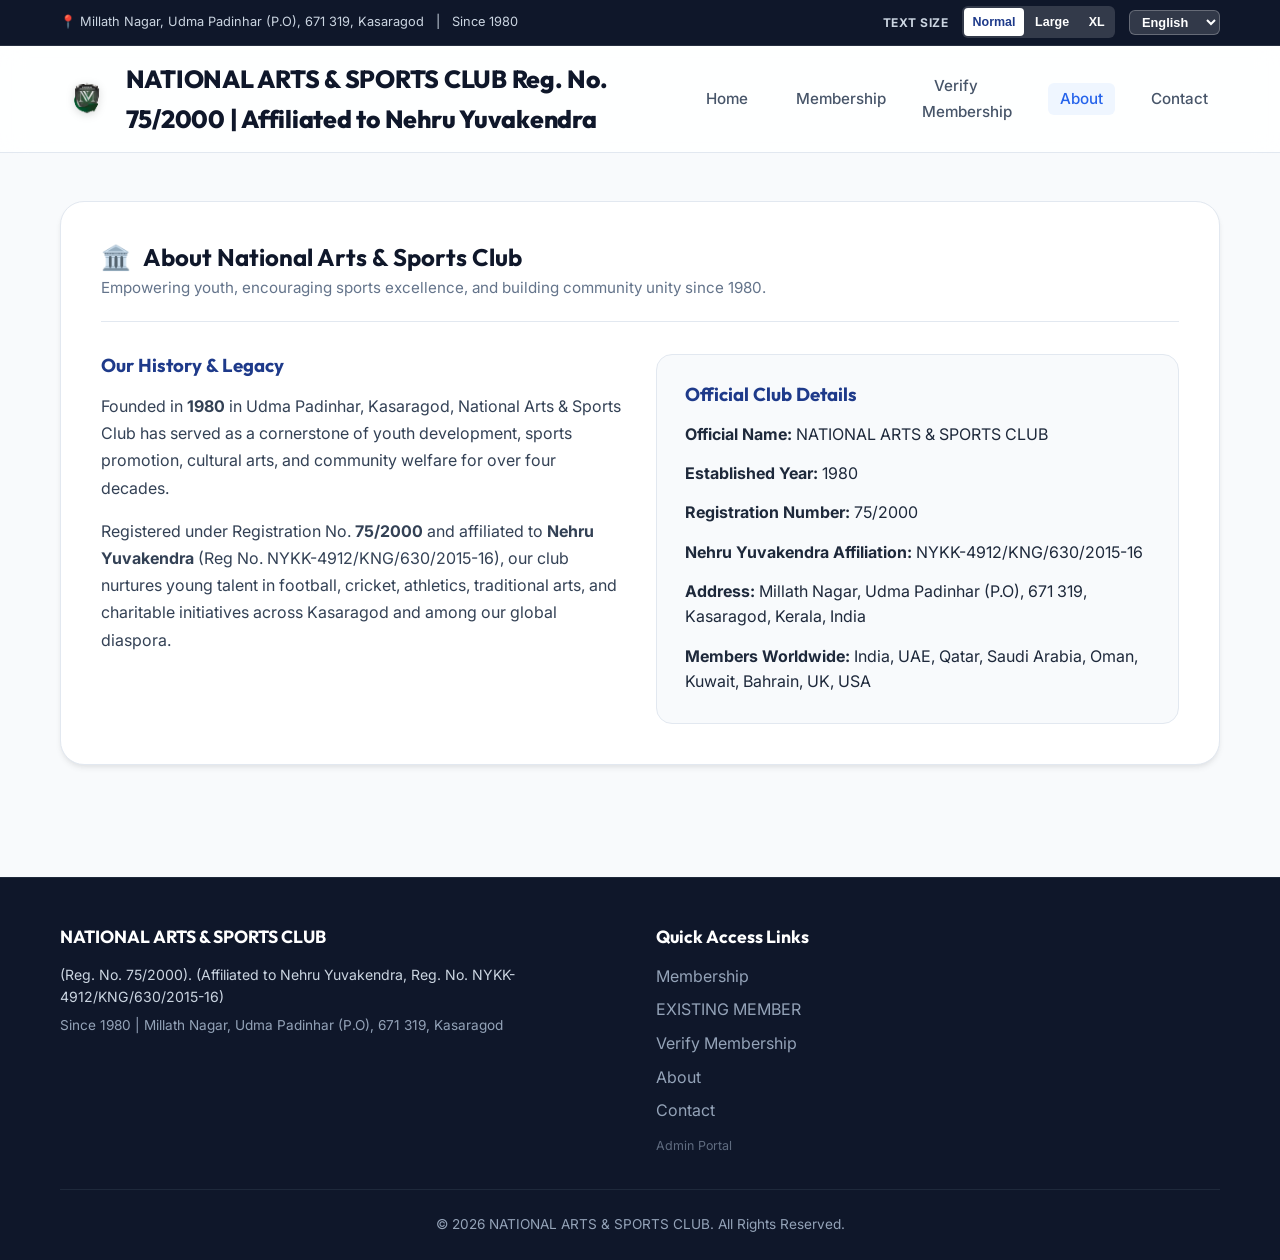
==== about.html @ 98a4e49f "Complete National Arts & Sports Club Web Application" ====
<!DOCTYPE html>
<html lang="en">
<head>
  <meta charset="UTF-8">
  <meta name="viewport" content="width=device-width, initial-scale=1.0">
  <title>About Us | NATIONAL ARTS & SPORTS CLUB</title>
  <meta name="description" content="Learn about National Arts & Sports Club (Reg. No. 75/2000), Affiliated to Nehru Yuvakendra, Since 1980 in Udma Padinhar, Kasaragod.">
  <link rel="icon" type="image/png" href="assets/club-logo.png">
  <link rel="stylesheet" href="css/style.css">
</head>
<body>

  <!-- Top Accessibility Bar -->
  <div class="top-bar">
    <div class="container top-bar-inner">
      <div class="top-bar-info">
        <span>📍 Millath Nagar, Udma Padinhar (P.O), 671 319, Kasaragod</span>
        <span>|</span>
        <span>Since 1980</span>
      </div>
      <div class="top-bar-controls">
        <div class="control-label" data-i18n="text_size">TEXT SIZE</div>
        <div class="btn-toggle-group">
          <button class="btn-toggle-opt btn-text-size active" data-size="normal">Normal</button>
          <button class="btn-toggle-opt btn-text-size" data-size="large">Large</button>
          <button class="btn-toggle-opt btn-text-size" data-size="extralarge">XL</button>
        </div>
        <select class="lang-select lang-select-sm" aria-label="Select Language">
          <option value="en">English</option>
          <option value="ml">മലയാളം</option>
          <option value="kn"><ctrl42>ಕನ್ನಡ</option>
        </select>
      </div>
    </div>
  </div>

  <!-- Navbar -->
  <header class="navbar">
    <div class="container nav-container">
      <a href="index.html" class="brand">
        <img src="assets/club-logo.png" class="brand-logo-img" alt="Official Logo" onerror="this.src='assets/club-logo.png'">
        <div class="brand-text-container">
          <span class="brand-title">NATIONAL ARTS & SPORTS CLUB</span>
          <span class="brand-meta">Reg. No. 75/2000 | Affiliated to Nehru Yuvakendra</span>
        </div>
      </a>
      <button class="mobile-toggle" id="mobileNavToggle" aria-label="Toggle navigation">☰</button>
      <ul class="nav-links" id="navLinks">
        <li><a href="index.html" class="nav-link" data-i18n="nav_home">Home</a></li>
        <li><a href="register.html" class="nav-link" data-i18n="nav_membership">Membership</a></li>
        <li><a href="verify.html" class="nav-link" data-i18n="nav_verify">Verify Membership</a></li>
        <li><a href="about.html" class="nav-link active" data-i18n="nav_about">About</a></li>
        <li><a href="contact.html" class="nav-link" data-i18n="nav_contact">Contact</a></li>
      </ul>
    </div>
  </header>

  <!-- Content -->
  <main class="container" style="padding-top: 3rem; padding-bottom: 5rem;">
    <div class="card-box" style="margin-bottom: 2rem;">
      <div class="card-box-header">
        <h1 class="card-box-title">
          <span>🏛️</span> About National Arts & Sports Club
        </h1>
        <p class="card-box-subtitle">Empowering youth, encouraging sports excellence, and building community unity since 1980.</p>
      </div>

      <div style="display: grid; grid-template-columns: repeat(auto-fit, minmax(300px, 1fr)); gap: 2rem; margin-top: 2rem;">
        <div>
          <h3 style="color: var(--primary-900); margin-bottom: 1rem;">Our History & Legacy</h3>
          <p style="color: var(--slate-700); margin-bottom: 1rem; line-height: 1.7;">
            Founded in <strong>1980</strong> in Udma Padinhar, Kasaragod, National Arts & Sports Club has served as a cornerstone of youth development, sports promotion, cultural arts, and community welfare for over four decades.
          </p>
          <p style="color: var(--slate-700); line-height: 1.7;">
            Registered under Registration No. <strong>75/2000</strong> and affiliated to <strong>Nehru Yuvakendra</strong> (Reg No. NYKK-4912/KNG/630/2015-16), our club nurtures young talent in football, cricket, athletics, traditional arts, and charitable initiatives across Kasaragod and among our global diaspora.
          </p>
        </div>

        <div style="background-color: var(--slate-50); padding: 1.75rem; border-radius: var(--radius-lg); border: 1px solid var(--border-color);">
          <h3 style="color: var(--primary-900); margin-bottom: 1rem;">Official Club Details</h3>
          <ul style="list-style: none; display: flex; flex-direction: column; gap: 0.85rem;">
            <li><strong>Official Name:</strong> NATIONAL ARTS & SPORTS CLUB</li>
            <li><strong>Established Year:</strong> 1980</li>
            <li><strong>Registration Number:</strong> 75/2000</li>
            <li><strong>Nehru Yuvakendra Affiliation:</strong> NYKK-4912/KNG/630/2015-16</li>
            <li><strong>Address:</strong> Millath Nagar, Udma Padinhar (P.O), 671 319, Kasaragod, Kerala, India</li>
            <li><strong>Members Worldwide:</strong> India, UAE, Qatar, Saudi Arabia, Oman, Kuwait, Bahrain, UK, USA</li>
          </ul>
        </div>
      </div>
    </div>
  </main>

  <!-- Footer -->
  <footer class="footer">
    <div class="container">
      <div class="footer-content">
        <div>
          <h4 class="footer-title">NATIONAL ARTS & SPORTS CLUB</h4>
          <p style="font-size: 0.88rem; color: var(--slate-300);" data-i18n="org_tagline_text">Reg. No. 75/2000 | Affiliated to Nehru Yuvakendra (Reg. No. NYKK-4912/KNG/630/2015-16)</p>
          <p style="font-size: 0.85rem; color: var(--slate-400); margin-top: 0.4rem;">Since 1980 | <span data-i18n="org_address_text">Millath Nagar, Udma Padinhar (P.O), 671 319, Kasaragod</span></p>
        </div>

        <div>
          <h4 class="footer-title" data-i18n="quick_access_title">Quick Access Links</h4>
          <ul class="footer-links">
            <li><a href="register.html" data-i18n="nav_membership">Become a Member</a></li>
            <li><a href="renewal.html" data-i18n="card_existing_title">Existing Member Renewal</a></li>
            <li><a href="verify.html" data-i18n="nav_verify">Verify Membership</a></li>
            <li><a href="about.html" data-i18n="nav_about">About Us</a></li>
            <li><a href="contact.html" data-i18n="nav_contact">Contact Us</a></li>
            <li><a href="admin.html" style="font-size: 0.78rem; opacity: 0.6;">Admin Portal</a></li>
          </ul>
        </div>
      </div>

      <div class="footer-bottom">
        <p>&copy; <span class="current-year">2026</span> NATIONAL ARTS & SPORTS CLUB. All Rights Reserved.</p>
      </div>
    </div>
  </footer>

  <!-- Scripts -->
  <script src="js/config.js"></script>
  <script src="js/main.js"></script>
</body>
</html>
---- css/style.css ----
/* ==========================================================================
   GLOBAL MEMBERSHIP APPLICATION STYLESHEET
   Design System: Modern, Premium, Mobile-First, Accessible
   ========================================================================== */

@import url('https://fonts.googleapis.com/css2?family=Inter:wght@300;400;500;600;700&family=Outfit:wght@400;500;600;700;800&family=Libre+Barcode+39+Text&display=swap');

:root {
  /* Brand Palette */
  --primary-50: #eff6ff;
  --primary-100: #dbeafe;
  --primary-200: #bfdbfe;
  --primary-500: #3b82f6;
  --primary-600: #2563eb;
  --primary-700: #1d4ed8;
  --primary-800: #1e40af;
  --primary-900: #1e3a8a;

  /* Accent & Status */
  --accent-gold-light: #fef3c7;
  --accent-gold: #f59e0b;
  --accent-gold-dark: #b45309;

  --success-50: #f0fdf4;
  --success-500: #22c55e;
  --success-600: #16a34a;
  --success-700: #15803d;

  --warning-50: #fffbe6;
  --warning-500: #eab308;
  --warning-600: #ca8a04;

  --danger-50: #fef2f2;
  --danger-500: #ef4444;
  --danger-600: #dc2626;

  /* Neutrals */
  --slate-50: #f8fafc;
  --slate-100: #f1f5f9;
  --slate-200: #e2e8f0;
  --slate-300: #cbd5e1;
  --slate-400: #94a3b8;
  --slate-500: #64748b;
  --slate-600: #475569;
  --slate-700: #334155;
  --slate-800: #1e293b;
  --slate-900: #0f172a;

  /* Elevate & Surfaces */
  --bg-main: #f8fafc;
  --surface-card: #ffffff;
  --surface-glass: rgba(255, 255, 255, 0.85);
  --border-color: #e2e8f0;
  
  /* Shadows */
  --shadow-sm: 0 1px 2px 0 rgba(0, 0, 0, 0.05);
  --shadow-md: 0 4px 6px -1px rgba(0, 0, 0, 0.07), 0 2px 4px -1px rgba(0, 0, 0, 0.04);
  --shadow-lg: 0 10px 15px -3px rgba(0, 0, 0, 0.1), 0 4px 6px -2px rgba(0, 0, 0, 0.05);
  --shadow-xl: 0 20px 25px -5px rgba(0, 0, 0, 0.1), 0 10px 10px -5px rgba(0, 0, 0, 0.04);

  /* Radius */
  --radius-sm: 6px;
  --radius-md: 10px;
  --radius-lg: 16px;
  --radius-xl: 24px;
  --radius-full: 9999px;

  /* Transitions */
  --transition-fast: 150ms cubic-bezier(0.4, 0, 0.2, 1);
  --transition-normal: 250ms cubic-bezier(0.4, 0, 0.2, 1);
}

/* Accessibility Text Size Modifiers */
[data-text-size="large"] {
  font-size: 18px;
}
[data-text-size="extralarge"] {
  font-size: 20px;
}

/* Accessible Focus States */
*:focus-visible {
  outline: 3px solid var(--primary-600) !important;
  outline-offset: 2px !important;
}

/* Dark Mode Overrides */
[data-theme="dark"] {
  --bg-main: #0b0f19;
  --surface-card: #151c2c;
  --surface-glass: rgba(21, 28, 44, 0.85);
  --border-color: #26334d;
  --slate-900: #f8fafc;
  --slate-800: #f1f5f9;
  --slate-700: #cbd5e1;
  --slate-600: #94a3b8;
  --slate-500: #64748b;
  --slate-100: #1e293b;
}

/* Top Accessibility & Language Bar */
.top-bar {
  background-color: var(--slate-900);
  color: #ffffff;
  padding: 0.4rem 0;
  font-size: 0.82rem;
  border-bottom: 1px solid rgba(255, 255, 255, 0.1);
}

.top-bar-inner {
  display: flex;
  justify-content: space-between;
  align-items: center;
  flex-wrap: wrap;
  gap: 0.5rem;
}

.top-bar-info {
  display: flex;
  align-items: center;
  gap: 0.75rem;
  color: var(--slate-300);
  font-size: 0.8rem;
}

.top-bar-controls {
  display: flex;
  align-items: center;
  gap: 0.85rem;
}

.control-label {
  font-size: 0.75rem;
  font-weight: 700;
  letter-spacing: 0.5px;
  color: var(--slate-300);
  text-transform: uppercase;
}

.btn-toggle-group {
  display: inline-flex;
  background: rgba(255, 255, 255, 0.15);
  padding: 2px;
  border-radius: var(--radius-sm);
  gap: 2px;
}

.btn-toggle-opt {
  background: transparent;
  border: none;
  color: #ffffff;
  padding: 0.2rem 0.55rem;
  font-size: 0.78rem;
  font-weight: 600;
  border-radius: 4px;
  cursor: pointer;
  min-height: 28px;
  transition: all var(--transition-fast);
}

.btn-toggle-opt.active, .btn-toggle-opt:hover {
  background: #ffffff;
  color: var(--primary-900);
}

.lang-select-sm {
  background: rgba(255, 255, 255, 0.15);
  color: #ffffff;
  border: 1px solid rgba(255, 255, 255, 0.25);
  border-radius: var(--radius-sm);
  padding: 0.2rem 0.5rem;
  font-size: 0.8rem;
  font-weight: 600;
  cursor: pointer;
}

.lang-select-sm option {
  background: var(--slate-900);
  color: #ffffff;
}

/* Reset & Base */
*, *::before, *::after {
  box-sizing: border-box;
  margin: 0;
  padding: 0;
}

body {
  font-family: 'Inter', system-ui, -apple-system, sans-serif;
  background-color: var(--bg-main);
  color: var(--slate-800);
  line-height: 1.6;
  min-height: 100vh;
  display: flex;
  flex-direction: column;
  -webkit-font-smoothing: antialiased;
}

h1, h2, h3, h4, h5, h6 {
  font-family: 'Outfit', system-ui, sans-serif;
  color: var(--slate-900);
  font-weight: 700;
  line-height: 1.25;
}

a {
  color: var(--primary-600);
  text-decoration: none;
  transition: color var(--transition-fast);
}

a:hover {
  color: var(--primary-700);
}

/* Container */
.container {
  width: 100%;
  max-width: 1200px;
  margin: 0 auto;
  padding: 0 1.25rem;
}

.container-narrow {
  max-width: 800px;
}

/* Header & Navbar */
.navbar {
  position: sticky;
  top: 0;
  z-index: 100;
  background-color: var(--surface-glass);
  backdrop-filter: blur(12px);
  -webkit-backdrop-filter: blur(12px);
  border-bottom: 1px solid var(--border-color);
  padding: 0.85rem 0;
  transition: all var(--transition-normal);
}

.nav-container {
  display: flex;
  align-items: center;
  justify-content: space-between;
}

.brand {
  display: flex;
  align-items: center;
  gap: 0.85rem;
  font-weight: 800;
  font-size: 1.55rem;
  color: var(--slate-900);
  font-family: 'Outfit', sans-serif;
  letter-spacing: -0.01em;
}

.brand-logo-img {
  width: 60px;
  height: 60px;
  object-fit: contain;
  filter: drop-shadow(0 2px 4px rgba(0,0,0,0.15));
}

.nav-links {
  display: flex;
  align-items: center;
  gap: 1.5rem;
  list-style: none;
}

.nav-link {
  font-weight: 500;
  font-size: 0.95rem;
  color: var(--slate-600);
  padding: 0.4rem 0.75rem;
  border-radius: var(--radius-sm);
  transition: all var(--transition-fast);
}

.nav-link:hover, .nav-link.active {
  color: var(--primary-600);
  background-color: var(--primary-50);
}

.mobile-toggle {
  display: none;
  background: none;
  border: none;
  font-size: 1.5rem;
  color: var(--slate-700);
  cursor: pointer;
}

/* Buttons */
.btn {
  display: inline-flex;
  align-items: center;
  justify-content: center;
  gap: 0.5rem;
  padding: 0.75rem 1.5rem;
  font-size: 0.95rem;
  font-weight: 600;
  border-radius: var(--radius-md);
  border: 1px solid transparent;
  cursor: pointer;
  transition: all var(--transition-normal);
  text-align: center;
  white-space: nowrap;
  box-shadow: var(--shadow-sm);
}

.btn:active {
  transform: translateY(1px);
}

.btn-primary {
  background: linear-gradient(135deg, var(--primary-600), var(--primary-700));
  color: #ffffff;
  box-shadow: 0 4px 12px rgba(37, 99, 235, 0.25);
}

.btn-primary:hover {
  background: linear-gradient(135deg, var(--primary-700), var(--primary-800));
  box-shadow: 0 6px 16px rgba(37, 99, 235, 0.35);
  color: #ffffff;
}

.btn-secondary {
  background-color: #ffffff;
  border-color: var(--slate-300);
  color: var(--slate-700);
}

.btn-secondary:hover {
  background-color: var(--slate-100);
  border-color: var(--slate-400);
  color: var(--slate-900);
}

.btn-outline-primary {
  background-color: transparent;
  border-color: var(--primary-600);
  color: var(--primary-600);
}

.btn-outline-primary:hover {
  background-color: var(--primary-50);
}

.btn-success {
  background: linear-gradient(135deg, var(--success-600), var(--success-700));
  color: #ffffff;
}

.btn-success:hover {
  background: linear-gradient(135deg, var(--success-700), var(--success-700));
  color: #ffffff;
}

.btn-gold {
  background: linear-gradient(135deg, #f59e0b, #d97706);
  color: #ffffff;
}

.btn-gold:hover {
  background: linear-gradient(135deg, #d97706, #b45309);
  color: #ffffff;
}

.btn-sm {
  padding: 0.4rem 0.85rem;
  font-size: 0.85rem;
}

.btn-lg {
  padding: 0.9rem 2rem;
  font-size: 1.05rem;
  border-radius: var(--radius-lg);
}

.btn-block {
  width: 100%;
}

.btn:disabled {
  opacity: 0.65;
  cursor: not-allowed;
  transform: none !important;
  box-shadow: none !important;
}

/* Banner Alerts */
.demo-banner {
  background: linear-gradient(90deg, #1e3a8a, #3b82f6);
  color: #ffffff;
  padding: 0.75rem 1rem;
  font-size: 0.9rem;
  text-align: center;
}

.demo-banner p {
  margin: 0;
  display: flex;
  align-items: center;
  justify-content: center;
  gap: 0.5rem;
  flex-wrap: wrap;
}

.demo-banner strong {
  background-color: rgba(255, 255, 255, 0.2);
  padding: 0.1rem 0.5rem;
  border-radius: var(--radius-sm);
}

/* Hero Section */
.hero-section {
  padding: 4rem 0 3rem;
  text-align: center;
  position: relative;
  overflow: hidden;
}

.hero-section::before {
  content: '';
  position: absolute;
  top: -100px;
  left: 50%;
  transform: translateX(-50%);
  width: 600px;
  height: 600px;
  background: radial-gradient(circle, rgba(59, 130, 246, 0.15) 0%, rgba(255, 255, 255, 0) 70%);
  pointer-events: none;
  z-index: 0;
}

.hero-content {
  position: relative;
  z-index: 1;
  max-width: 800px;
  margin: 0 auto;
}

.hero-badge {
  display: inline-flex;
  align-items: center;
  gap: 0.5rem;
  background-color: var(--primary-50);
  border: 1px solid var(--primary-200);
  color: var(--primary-700);
  padding: 0.35rem 1rem;
  border-radius: var(--radius-full);
  font-size: 0.85rem;
  font-weight: 600;
  margin-bottom: 1.5rem;
}

.hero-title {
  font-size: 3rem;
  letter-spacing: -0.02em;
  margin-bottom: 1.25rem;
  color: var(--slate-900);
}

.hero-title span {
  background: linear-gradient(135deg, var(--primary-600), var(--primary-800));
  -webkit-background-clip: text;
  -webkit-text-fill-color: transparent;
}

.hero-subtitle {
  font-size: 1.15rem;
  color: var(--slate-600);
  margin-bottom: 2.25rem;
  max-width: 680px;
  margin-left: auto;
  margin-right: auto;
}

.hero-actions {
  display: flex;
  gap: 1rem;
  justify-content: center;
  flex-wrap: wrap;
  margin-bottom: 3rem;
}

/* Feature Grid */
.features-grid {
  display: grid;
  grid-template-columns: repeat(auto-fit, minmax(260px, 1fr));
  gap: 1.5rem;
  margin: 3rem 0;
}

.feature-card {
  background-color: var(--surface-card);
  border: 1px solid var(--border-color);
  border-radius: var(--radius-lg);
  padding: 1.75rem;
  transition: all var(--transition-normal);
  box-shadow: var(--shadow-sm);
}

.feature-card:hover {
  transform: translateY(-4px);
  box-shadow: var(--shadow-md);
  border-color: var(--primary-200);
}

.feature-icon {
  width: 50px;
  height: 50px;
  border-radius: var(--radius-md);
  background: var(--primary-50);
  color: var(--primary-600);
  display: flex;
  align-items: center;
  justify-content: center;
  font-size: 1.35rem;
  margin-bottom: 1.25rem;
}

.feature-title {
  font-size: 1.15rem;
  margin-bottom: 0.5rem;
}

.feature-desc {
  color: var(--slate-600);
  font-size: 0.92rem;
}

/* Card Sections */
.card-box {
  background-color: var(--surface-card);
  border: 1px solid var(--border-color);
  border-radius: var(--radius-xl);
  padding: 2.5rem;
  box-shadow: var(--shadow-md);
  margin-bottom: 2rem;
}

.card-box-header {
  border-bottom: 1px solid var(--border-color);
  padding-bottom: 1.25rem;
  margin-bottom: 2rem;
}

.card-box-title {
  font-size: 1.5rem;
  display: flex;
  align-items: center;
  gap: 0.75rem;
}

.card-box-subtitle {
  color: var(--slate-500);
  font-size: 0.95rem;
  margin-top: 0.25rem;
}

/* Form Styles */
.form-grid {
  display: grid;
  grid-template-columns: repeat(12, 1fr);
  gap: 1.25rem;
}

.form-group {
  grid-column: span 12;
  display: flex;
  flex-direction: column;
  gap: 0.4rem;
}

.form-group-half {
  grid-column: span 6;
}

.form-group-third {
  grid-column: span 4;
}

.form-label {
  font-size: 0.9rem;
  font-weight: 600;
  color: var(--slate-700);
  display: flex;
  align-items: center;
  gap: 0.25rem;
}

.required-asterisk {
  color: var(--danger-500);
}

.form-control {
  width: 100%;
  padding: 0.75rem 1rem;
  font-size: 0.95rem;
  font-family: inherit;
  color: var(--slate-800);
  background-color: var(--surface-card);
  border: 1.5px solid var(--border-color);
  border-radius: var(--radius-md);
  outline: none;
  transition: all var(--transition-fast);
}

.form-control:focus {
  border-color: var(--primary-600);
  box-shadow: 0 0 0 3px rgba(37, 99, 235, 0.15);
}

textarea.form-control {
  resize: vertical;
  min-height: 90px;
}

.form-hint {
  font-size: 0.8rem;
  color: var(--slate-500);
}

.invalid-feedback {
  color: var(--danger-600);
  font-size: 0.82rem;
  display: none;
  margin-top: 0.2rem;
}

.form-control.is-invalid {
  border-color: var(--danger-500);
  background-color: #fff8f8;
}

.form-control.is-invalid + .invalid-feedback {
  display: block;
}

/* Photo Upload Box */
.photo-upload-zone {
  border: 2px dashed var(--slate-300);
  border-radius: var(--radius-lg);
  padding: 1.75rem;
  text-align: center;
  background-color: var(--slate-50);
  cursor: pointer;
  transition: all var(--transition-fast);
  position: relative;
}

.photo-upload-zone:hover {
  border-color: var(--primary-600);
  background-color: var(--primary-50);
}

.photo-preview-container {
  display: flex;
  flex-direction: column;
  align-items: center;
  gap: 1rem;
}

.photo-preview-img {
  width: 110px;
  height: 110px;
  object-fit: cover;
  border-radius: var(--radius-md);
  border: 3px solid #ffffff;
  box-shadow: var(--shadow-md);
}

.photo-upload-input {
  position: absolute;
  inset: 0;
  width: 100%;
  height: 100%;
  opacity: 0;
  cursor: pointer;
}

/* Digital Membership Card Styles */
.card-wrapper {
  perspective: 1000px;
  margin: 2rem auto;
  max-width: 480px;
}

.digital-card {
  width: 100%;
  max-width: 450px;
  aspect-ratio: 1.586 / 1; /* Standard CR80 Card Ratio */
  background: linear-gradient(135deg, #0f172a 0%, #1e293b 50%, #1e3a8a 100%);
  border-radius: 18px;
  padding: 0.95rem 1.2rem 0.85rem;
  color: #ffffff;
  position: relative;
  overflow: hidden;
  box-shadow: 0 20px 35px -10px rgba(15, 23, 42, 0.4), 0 0 0 1px rgba(255, 255, 255, 0.15);
  font-family: 'Inter', sans-serif;
  margin: 0 auto;
}

/* Watermark Pattern */
.digital-card::before {
  content: '';
  position: absolute;
  top: -50%;
  left: -50%;
  width: 200%;
  height: 200%;
  background: radial-gradient(circle, rgba(255, 255, 255, 0.04) 10%, transparent 10.5%);
  background-size: 20px 20px;
  pointer-events: none;
}

.card-gold-stripe {
  position: absolute;
  top: 0;
  left: 0;
  right: 0;
  height: 6px;
  background: linear-gradient(90deg, #fbbf24, #f59e0b, #d97706, #fbbf24);
}

.card-header-row {
  display: flex;
  align-items: center;
  justify-content: space-between;
  border-bottom: 1px solid rgba(255, 255, 255, 0.15);
  padding-bottom: 0.5rem;
  margin-bottom: 0.55rem;
  position: relative;
  z-index: 2;
}

.card-org-branding {
  display: flex;
  align-items: center;
  gap: 0.6rem;
}


.card-org-logo {
  width: 52px;
  height: 52px;
  border-radius: 6px;
  background: #ffffff;
  padding: 2px;
  object-fit: contain;
  box-shadow: 0 2px 4px rgba(0,0,0,0.2);
  flex-shrink: 0;
}

.card-org-name {
  font-family: 'Outfit', sans-serif;
  font-size: 0.88rem;
  font-weight: 800;
  line-height: 1.15;
  color: #ffffff;
  text-transform: uppercase;
  letter-spacing: 0.5px;
}

.card-org-sub {
  font-size: 0.55rem;
  color: #cbd5e1;
  line-height: 1.2;
}

.card-badge-type {
  background: linear-gradient(135deg, #fbbf24, #d97706);
  color: #0f172a;
  font-weight: 800;
  font-size: 0.65rem;
  padding: 0.2rem 0.55rem;
  border-radius: 4px;
  text-transform: uppercase;
  letter-spacing: 0.5px;
}

.card-body-row {
  display: flex;
  gap: 0.85rem;
  align-items: flex-start;
  position: relative;
  z-index: 2;
}

.card-photo-box {
  width: 90px;
  height: 105px;
  border-radius: 8px;
  border: 2px solid #ffffff;
  overflow: hidden;
  background-color: #334155;
  flex-shrink: 0;
  box-shadow: 0 4px 8px rgba(0, 0, 0, 0.3);
}

.card-photo-box img {
  width: 100%;
  height: 100%;
  object-fit: cover;
}

.card-details-box {
  flex-grow: 1;
  display: flex;
  flex-direction: column;
  gap: 0.2rem;
}

.card-member-name {
  font-family: 'Outfit', sans-serif;
  font-size: 1.05rem;
  font-weight: 700;
  color: #ffffff;
  line-height: 1.2;
}

.card-member-id {
  font-family: monospace;
  font-size: 0.85rem;
  font-weight: 700;
  color: #93c5fd;
  letter-spacing: 1px;

}

.card-info-grid {
  display: grid;
  grid-template-columns: 1fr 1fr;
  gap: 0.25rem 0.5rem;
  margin-top: 0.25rem;
}

.card-info-item {
  display: flex;
  flex-direction: column;
}

.card-info-label {
  font-size: 0.58rem;
  text-transform: uppercase;
  color: #94a3b8;
  letter-spacing: 0.5px;
}

.card-info-val {
  font-size: 0.7rem;
  font-weight: 600;
  color: #f8fafc;
}

.card-footer-row {
  display: flex;
  align-items: center;
  justify-content: space-between;
  margin-top: 0.4rem;
  padding-top: 0.35rem;
  border-top: 1px dashed rgba(255, 255, 255, 0.15);
  position: relative;
  z-index: 2;
}

.card-qr-box {
  background: #ffffff;
  padding: 3px;
  border-radius: 6px;
  width: 44px;
  height: 44px;
  display: flex;
  align-items: center;
  justify-content: center;
  flex-shrink: 0;
  box-shadow: 0 2px 6px rgba(0, 0, 0, 0.35);
}

.card-qr-box canvas, .card-qr-box img {
  width: 100% !important;
  height: 100% !important;
}

.card-security-chip {
  display: flex;
  align-items: center;
  gap: 0.5rem;
}

.card-chip-icon {
  width: 28px;
  height: 20px;
  background: linear-gradient(135deg, #fef08a, #ca8a04);
  border-radius: 4px;
  border: 1px solid #eab308;
  position: relative;
}

.card-status-pill {
  font-size: 0.65rem;
  font-weight: 700;
  padding: 0.15rem 0.5rem;
  border-radius: 99px;
  text-transform: uppercase;
  background: rgba(34, 197, 94, 0.2);
  color: #4ade80;
  border: 1px solid rgba(74, 222, 128, 0.3);
}

/* Verification Result Card */
.verify-card {
  background-color: var(--surface-card);
  border-radius: var(--radius-xl);
  border: 1px solid var(--border-color);
  padding: 2rem;
  box-shadow: var(--shadow-md);
}

.verify-badge-verified {
  background-color: var(--success-50);
  border: 1px solid rgba(34, 197, 94, 0.3);
  color: var(--success-700);
  padding: 0.5rem 1rem;
  border-radius: var(--radius-full);
  display: inline-flex;
  align-items: center;
  gap: 0.5rem;
  font-weight: 700;
  margin-bottom: 1.5rem;
}

.verify-badge-invalid {
  background-color: var(--danger-50);
  border: 1px solid rgba(239, 68, 68, 0.3);
  color: var(--danger-600);
  padding: 0.5rem 1rem;
  border-radius: var(--radius-full);
  display: inline-flex;
  align-items: center;
  gap: 0.5rem;
  font-weight: 700;
  margin-bottom: 1.5rem;
}

.verify-details-grid {
  display: grid;
  grid-template-columns: repeat(auto-fit, minmax(200px, 1fr));
  gap: 1.25rem;
  margin-top: 1.5rem;
}

.verify-detail-item {
  background-color: var(--slate-50);
  padding: 1rem;
  border-radius: var(--radius-md);
  border: 1px solid var(--slate-200);
}

.verify-detail-label {
  font-size: 0.8rem;
  color: var(--slate-500);
  text-transform: uppercase;
  letter-spacing: 0.5px;
  margin-bottom: 0.2rem;
}

.verify-detail-val {
  font-size: 1.05rem;
  font-weight: 700;
  color: var(--slate-800);
}

/* Admin Dashboard Table & Stats */
.stats-grid {
  display: grid;
  grid-template-columns: repeat(auto-fit, minmax(200px, 1fr));
  gap: 1.25rem;
  margin-bottom: 2rem;
}

.stat-card {
  background-color: var(--surface-card);
  border: 1px solid var(--border-color);
  border-radius: var(--radius-lg);
  padding: 1.5rem;
  box-shadow: var(--shadow-sm);
  display: flex;
  align-items: center;
  gap: 1.25rem;
}

.stat-icon {
  width: 52px;
  height: 52px;
  border-radius: var(--radius-md);
  display: flex;
  align-items: center;
  justify-content: center;
  font-size: 1.4rem;
  flex-shrink: 0;
}

.stat-icon.primary { background-color: var(--primary-50); color: var(--primary-600); }
.stat-icon.success { background-color: var(--success-50); color: var(--success-600); }
.stat-icon.warning { background-color: var(--warning-50); color: var(--warning-600); }
.stat-icon.danger { background-color: var(--danger-50); color: var(--danger-600); }

.stat-num {
  font-size: 1.75rem;
  font-weight: 800;
  line-height: 1;
  margin-bottom: 0.25rem;
}

.stat-label {
  font-size: 0.85rem;
  color: var(--slate-500);
}

.table-responsive {
  width: 100%;
  overflow-x: auto;
  border-radius: var(--radius-md);
  border: 1px solid var(--border-color);
}

.data-table {
  width: 100%;
  border-collapse: collapse;
  text-align: left;
  font-size: 0.9rem;
}

.data-table th {
  background-color: var(--slate-100);
  color: var(--slate-700);
  font-weight: 600;
  padding: 0.85rem 1rem;
  border-bottom: 1px solid var(--border-color);
  white-space: nowrap;
}

.data-table td {
  padding: 0.85rem 1rem;
  border-bottom: 1px solid var(--border-color);
  vertical-align: middle;
  background-color: var(--surface-card);
}

.data-table tr:hover td {
  background-color: var(--slate-50);
}

.badge {
  display: inline-flex;
  align-items: center;
  padding: 0.25rem 0.65rem;
  border-radius: var(--radius-full);
  font-size: 0.75rem;
  font-weight: 700;
  text-transform: uppercase;
}

.badge-active { background-color: var(--success-50); color: var(--success-700); border: 1px solid rgba(34, 197, 94, 0.3); }
.badge-expired { background-color: var(--danger-50); color: var(--danger-600); border: 1px solid rgba(239, 68, 68, 0.3); }
.badge-pending { background-color: var(--warning-50); color: var(--warning-600); border: 1px solid rgba(234, 179, 8, 0.3); }
.badge-new { background-color: var(--primary-50); color: var(--primary-700); border: 1px solid rgba(37, 99, 235, 0.3); }
.badge-renewal { background-color: #fef3c7; color: #b45309; border: 1px solid rgba(245, 158, 11, 0.4); }

/* Modal Dialog */
.modal-backdrop {
  position: fixed;
  inset: 0;
  background-color: rgba(15, 23, 42, 0.6);
  backdrop-filter: blur(4px);
  z-index: 1000;
  display: flex;
  align-items: center;
  justify-content: center;
  padding: 1rem;
  opacity: 0;
  pointer-events: none;
  transition: opacity var(--transition-normal);
}

.modal-backdrop.active {
  opacity: 1;
  pointer-events: auto;
}

.modal-content {
  background-color: var(--surface-card);
  border-radius: var(--radius-xl);
  max-width: 600px;
  width: 100%;
  max-height: 90vh;
  overflow-y: auto;
  box-shadow: var(--shadow-xl);
  padding: 2rem;
  position: relative;
  transform: translateY(20px);
  transition: transform var(--transition-normal);
}

.modal-backdrop.active .modal-content {
  transform: translateY(0);
}

.modal-close {
  position: absolute;
  top: 1.25rem;
  right: 1.25rem;
  background: none;
  border: none;
  font-size: 1.5rem;
  color: var(--slate-400);
  cursor: pointer;
}

.modal-close:hover {
  color: var(--slate-700);
}

/* Toast Notification */
.toast-container {
  position: fixed;
  bottom: 1.5rem;
  right: 1.5rem;
  z-index: 1100;
  display: flex;
  flex-direction: column;
  gap: 0.75rem;
  pointer-events: none;
}

.toast {
  pointer-events: auto;
  background-color: var(--slate-900);
  color: #ffffff;
  padding: 0.9rem 1.25rem;
  border-radius: var(--radius-md);
  box-shadow: var(--shadow-lg);
  display: flex;
  align-items: center;
  gap: 0.75rem;
  font-size: 0.9rem;
  min-width: 280px;
  animation: slideInRight 0.3s forwards;
}

.toast-success { border-left: 4px solid var(--success-500); }
.toast-danger { border-left: 4px solid var(--danger-500); }
.toast-info { border-left: 4px solid var(--primary-500); }

@keyframes slideInRight {
  from { transform: translateX(100%); opacity: 0; }
  to { transform: translateX(0); opacity: 1; }
}

/* Loading Overlay */
.loading-overlay {
  position: fixed;
  inset: 0;
  background-color: rgba(255, 255, 255, 0.85);
  backdrop-filter: blur(4px);
  z-index: 2000;
  display: flex;
  flex-direction: column;
  align-items: center;
  justify-content: center;
  gap: 1rem;
}

.spinner {
  width: 48px;
  height: 48px;
  border: 4px solid var(--primary-100);
  border-top-color: var(--primary-600);
  border-radius: 50%;
  animation: spin 0.8s linear infinite;
}

@keyframes spin {
  to { transform: rotate(360deg); }
}

/* Footer */
.footer {
  margin-top: auto;
  background-color: var(--slate-900);
  color: var(--slate-400);
  padding: 3rem 0 1.5rem;
  border-top: 1px solid var(--slate-800);
}

.footer-content {
  display: grid;
  grid-template-columns: repeat(auto-fit, minmax(220px, 1fr));
  gap: 2rem;
  margin-bottom: 2rem;
}

.footer-title {
  color: #ffffff;
  font-size: 1.1rem;
  margin-bottom: 1rem;
}

.footer-links {
  list-style: none;
  display: flex;
  flex-direction: column;
  gap: 0.5rem;
}

.footer-links a {
  color: var(--slate-400);
}

.footer-links a:hover {
  color: #ffffff;
}

.footer-bottom {
  text-align: center;
  padding-top: 1.5rem;
  border-top: 1px solid var(--slate-800);
  font-size: 0.85rem;
}

/* Print Styles */
@media print {
  body * {
    visibility: hidden;
  }
  .printable-card-area, .printable-card-area * {
    visibility: visible;
  }
  .printable-card-area {
    position: absolute;
    left: 0;
    top: 0;
    width: 100%;
  }
  .no-print {
    display: none !important;
  }
}

/* Mobile Responsive */
@media (max-width: 768px) {
  .hero-title { font-size: 2.1rem; }
  .nav-links { display: none; }
  .nav-links.mobile-open {
    display: flex;
    flex-direction: column;
    position: absolute;
    top: 100%;
    left: 0;
    right: 0;
    background-color: var(--surface-card);
    padding: 1.5rem;
    box-shadow: var(--shadow-lg);
    border-bottom: 1px solid var(--border-color);
  }
  .mobile-toggle { display: block; }
  .form-group-half, .form-group-third { grid-column: span 12; }
  .card-box { padding: 1.5rem; }
}
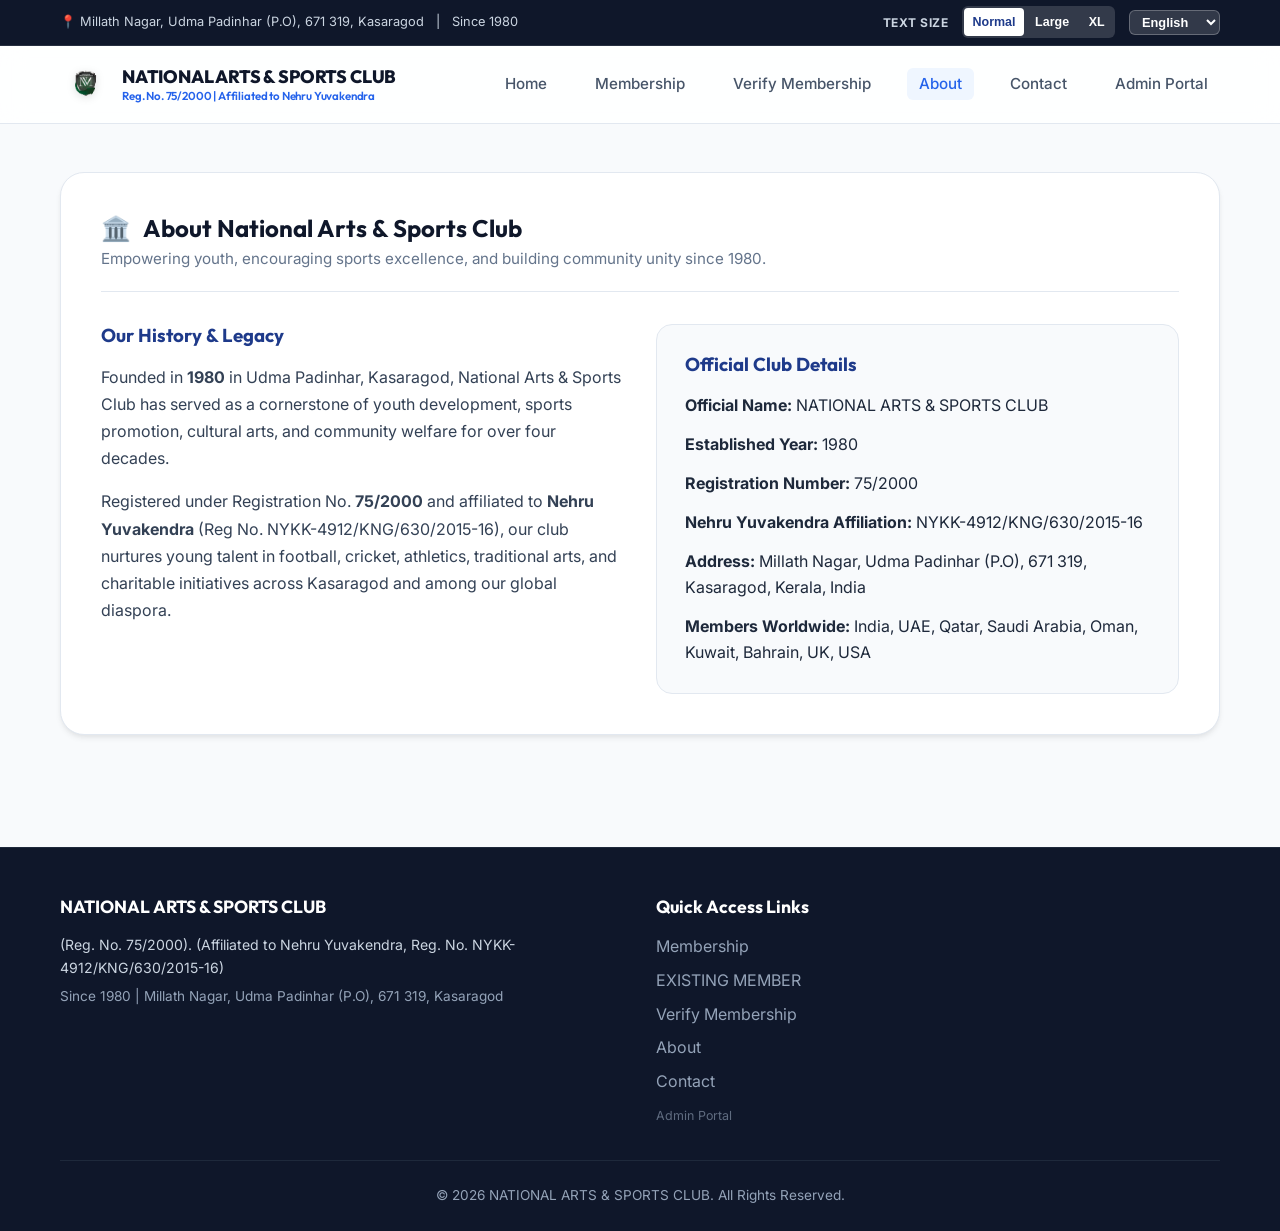
==== commit 05e56cd7: "Add Admin Dashboard card and quick access link to homepage and update navigation links across all pa" ====
--- a/about.html
+++ b/about.html
@@ -51,6 +51,7 @@
         <li><a href="verify.html" class="nav-link" data-i18n="nav_verify">Verify Membership</a></li>
         <li><a href="about.html" class="nav-link active" data-i18n="nav_about">About</a></li>
         <li><a href="contact.html" class="nav-link" data-i18n="nav_contact">Contact</a></li>
+        <li><a href="admin.html" class="nav-link">Admin Portal</a></li>
       </ul>
     </div>
   </header>
--- a/css/style.css
+++ b/css/style.css
@@ -248,19 +248,42 @@
 .brand {
   display: flex;
   align-items: center;
-  gap: 0.85rem;
+  gap: 0.75rem;
   font-weight: 800;
-  font-size: 1.55rem;
   color: var(--slate-900);
   font-family: 'Outfit', sans-serif;
   letter-spacing: -0.01em;
+  text-decoration: none;
 }
 
 .brand-logo-img {
-  width: 60px;
-  height: 60px;
+  width: 50px;
+  height: 50px;
   object-fit: contain;
-  filter: drop-shadow(0 2px 4px rgba(0,0,0,0.15));
+  filter: drop-shadow(0 2px 4px rgba(0,0,0,0.12));
+  flex-shrink: 0;
+}
+
+.brand-text-container {
+  display: flex;
+  flex-direction: column;
+  justify-content: center;
+  line-height: 1.15;
+}
+
+.brand-title {
+  font-family: 'Outfit', sans-serif;
+  font-size: 1.12rem;
+  font-weight: 800;
+  color: var(--slate-900);
+  letter-spacing: -0.01em;
+}
+
+.brand-meta {
+  font-size: 0.72rem;
+  font-weight: 600;
+  color: var(--primary-600);
+  margin-top: 1px;
 }
 
 .nav-links {
@@ -487,6 +510,28 @@
   margin-bottom: 3rem;
 }
 
+.hero-accreditations {
+  display: flex;
+  flex-wrap: wrap;
+  justify-content: center;
+  gap: 0.5rem;
+  margin-top: 1.25rem;
+}
+
+.accreditation-pill {
+  background-color: var(--success-50);
+  border: 1px solid rgba(34, 197, 94, 0.3);
+  color: var(--success-700);
+  font-weight: 700;
+  font-size: 0.78rem;
+  padding: 0.35rem 0.8rem;
+  border-radius: var(--radius-full);
+  display: inline-flex;
+  align-items: center;
+  gap: 0.35rem;
+  white-space: nowrap;
+}
+
 /* Feature Grid */
 .features-grid {
   display: grid;
@@ -531,6 +576,47 @@
 .feature-desc {
   color: var(--slate-600);
   font-size: 0.92rem;
+}
+
+/* Action Cards Grid (Homepage Highlights) */
+.action-cards-grid {
+  display: grid;
+  grid-template-columns: repeat(auto-fit, minmax(280px, 1fr));
+  gap: 1.5rem;
+  margin-top: 1rem;
+  margin-bottom: 2.5rem;
+}
+
+.action-card {
+  background-color: var(--surface-card);
+  border: 1px solid var(--border-color);
+  border-radius: var(--radius-xl);
+  padding: 1.85rem;
+  display: flex;
+  flex-direction: column;
+  justify-content: space-between;
+  box-shadow: var(--shadow-sm);
+  transition: all var(--transition-normal);
+}
+
+.action-card:hover {
+  transform: translateY(-4px);
+  box-shadow: var(--shadow-lg);
+  border-color: var(--primary-300);
+}
+
+.action-card-title {
+  font-size: 1.25rem;
+  font-weight: 800;
+  margin-bottom: 0.5rem;
+  color: var(--slate-900);
+}
+
+.action-card-desc {
+  font-size: 0.92rem;
+  color: var(--slate-600);
+  margin-bottom: 1.5rem;
+  line-height: 1.5;
 }
 
 /* Card Sections */
@@ -1252,10 +1338,63 @@
   }
 }
 
-/* Mobile Responsive */
+/* Mobile Responsive System */
 @media (max-width: 768px) {
-  .hero-title { font-size: 2.1rem; }
-  .nav-links { display: none; }
+  /* Top bar layout optimization */
+  .top-bar-info {
+    display: none !important;
+  }
+  .top-bar-inner {
+    justify-content: center;
+  }
+  .top-bar-controls {
+    gap: 0.5rem;
+    width: 100%;
+    justify-content: space-between;
+  }
+
+  /* Header & Navigation optimization */
+  .navbar {
+    padding: 0.5rem 0;
+  }
+  .brand {
+    gap: 0.55rem;
+  }
+  .brand-logo-img {
+    width: 40px;
+    height: 40px;
+  }
+  .brand-title {
+    font-size: 0.95rem;
+    line-height: 1.15;
+    max-width: 210px;
+  }
+  .brand-meta {
+    font-size: 0.62rem;
+    line-height: 1.1;
+    max-width: 210px;
+    white-space: nowrap;
+    overflow: hidden;
+    text-overflow: ellipsis;
+  }
+  .mobile-toggle {
+    display: inline-flex;
+    align-items: center;
+    justify-content: center;
+    gap: 0.3rem;
+    padding: 0.4rem 0.75rem;
+    font-size: 0.82rem;
+    font-weight: 700;
+    background-color: var(--primary-50);
+    color: var(--primary-700);
+    border: 1px solid var(--primary-200);
+    border-radius: var(--radius-md);
+    cursor: pointer;
+    white-space: nowrap;
+  }
+  .nav-links {
+    display: none;
+  }
   .nav-links.mobile-open {
     display: flex;
     flex-direction: column;
@@ -1264,11 +1403,68 @@
     left: 0;
     right: 0;
     background-color: var(--surface-card);
-    padding: 1.5rem;
+    padding: 1.25rem 1.5rem;
     box-shadow: var(--shadow-lg);
     border-bottom: 1px solid var(--border-color);
-  }
-  .mobile-toggle { display: block; }
-  .form-group-half, .form-group-third { grid-column: span 12; }
-  .card-box { padding: 1.5rem; }
-}
+    z-index: 999;
+  }
+
+  /* Hero & Typography adjustment */
+  .hero-section {
+    padding: 2.25rem 0 1.5rem;
+  }
+  .hero-badge {
+    font-size: 0.75rem;
+    padding: 0.25rem 0.75rem;
+    margin-bottom: 1rem;
+  }
+  .hero-title {
+    font-size: 1.7rem;
+    line-height: 1.2;
+    margin-bottom: 0.75rem;
+  }
+  .hero-subtitle {
+    font-size: 0.95rem;
+    line-height: 1.45;
+    margin-bottom: 1.25rem;
+  }
+
+  /* Form & Grid adjustments */
+  .form-group-half, .form-group-third {
+    grid-column: span 12;
+  }
+  .card-box {
+    padding: 1.25rem;
+  }
+  .action-card {
+    padding: 1.35rem;
+  }
+}
+
+@media (max-width: 480px) {
+  .container {
+    padding: 0 0.85rem;
+  }
+  .brand-title {
+    font-size: 0.86rem;
+    max-width: 170px;
+  }
+  .brand-meta {
+    font-size: 0.6rem;
+    max-width: 170px;
+  }
+  .control-label {
+    display: none;
+  }
+  .btn-toggle-opt {
+    padding: 0.15rem 0.45rem;
+    font-size: 0.72rem;
+  }
+  .lang-select-sm {
+    font-size: 0.75rem;
+    padding: 0.15rem 0.4rem;
+  }
+  .hero-title {
+    font-size: 1.5rem;
+  }
+}
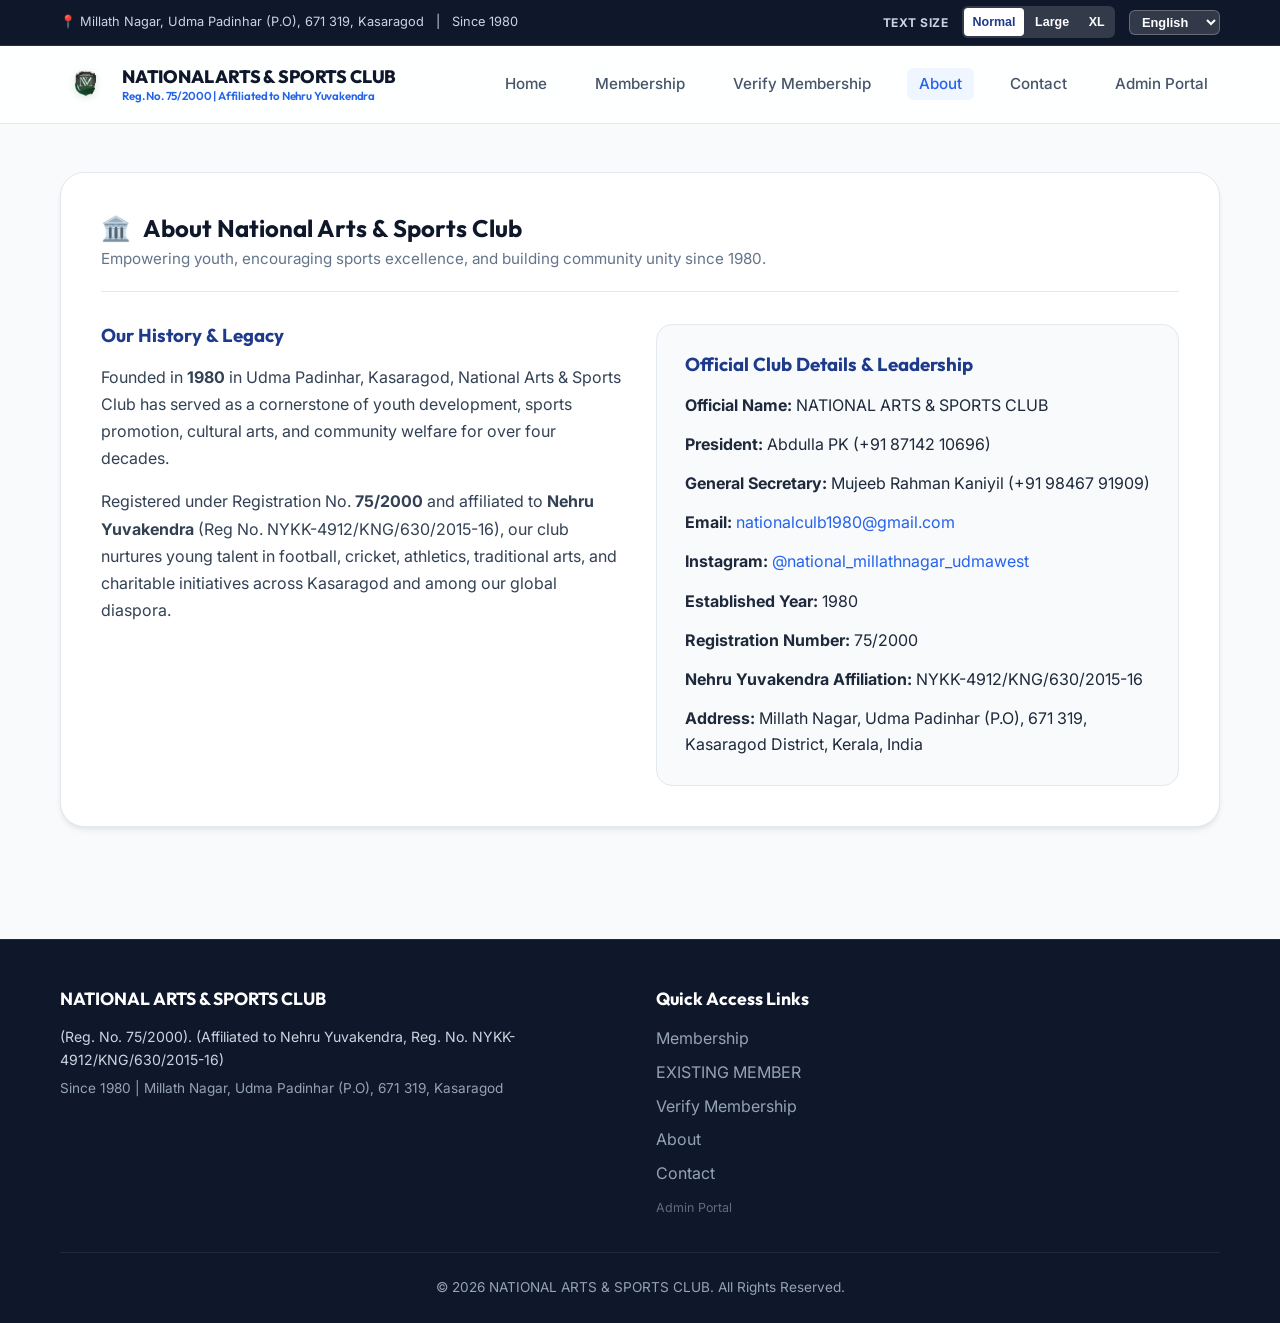
==== commit 3119ec8b: "Update official club contact info, executive committee leadership (President Abdulla PK, Gen. Secret" ====
--- a/about.html
+++ b/about.html
@@ -78,14 +78,17 @@
         </div>
 
         <div style="background-color: var(--slate-50); padding: 1.75rem; border-radius: var(--radius-lg); border: 1px solid var(--border-color);">
-          <h3 style="color: var(--primary-900); margin-bottom: 1rem;">Official Club Details</h3>
+          <h3 style="color: var(--primary-900); margin-bottom: 1rem;">Official Club Details & Leadership</h3>
           <ul style="list-style: none; display: flex; flex-direction: column; gap: 0.85rem;">
             <li><strong>Official Name:</strong> NATIONAL ARTS & SPORTS CLUB</li>
+            <li><strong>President:</strong> Abdulla PK (+91 87142 10696)</li>
+            <li><strong>General Secretary:</strong> Mujeeb Rahman Kaniyil (+91 98467 91909)</li>
+            <li><strong>Email:</strong> <a href="mailto:nationalculb1980@gmail.com">nationalculb1980@gmail.com</a></li>
+            <li><strong>Instagram:</strong> <a href="https://www.instagram.com/national_millathnagar_udmawest" target="_blank" rel="noopener noreferrer">@national_millathnagar_udmawest</a></li>
             <li><strong>Established Year:</strong> 1980</li>
             <li><strong>Registration Number:</strong> 75/2000</li>
             <li><strong>Nehru Yuvakendra Affiliation:</strong> NYKK-4912/KNG/630/2015-16</li>
-            <li><strong>Address:</strong> Millath Nagar, Udma Padinhar (P.O), 671 319, Kasaragod, Kerala, India</li>
-            <li><strong>Members Worldwide:</strong> India, UAE, Qatar, Saudi Arabia, Oman, Kuwait, Bahrain, UK, USA</li>
+            <li><strong>Address:</strong> Millath Nagar, Udma Padinhar (P.O), 671 319, Kasaragod District, Kerala, India</li>
           </ul>
         </div>
       </div>
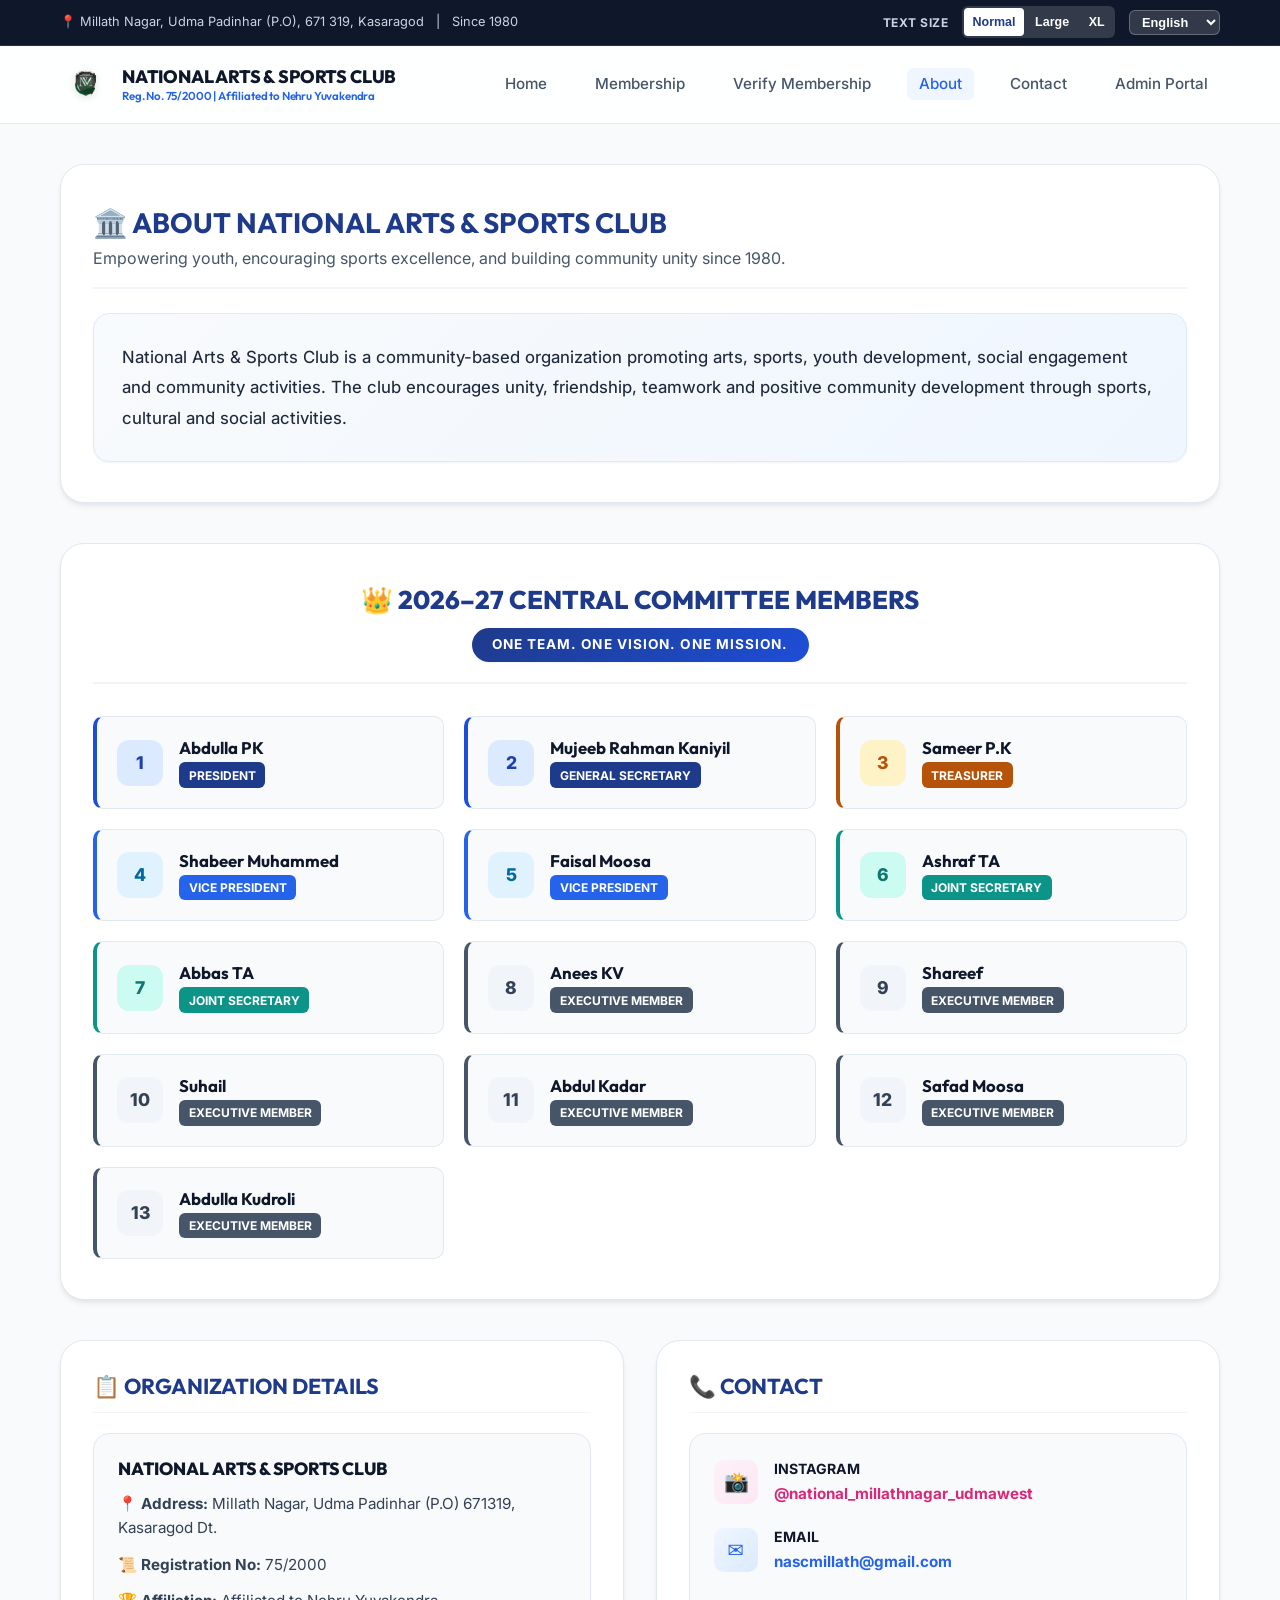
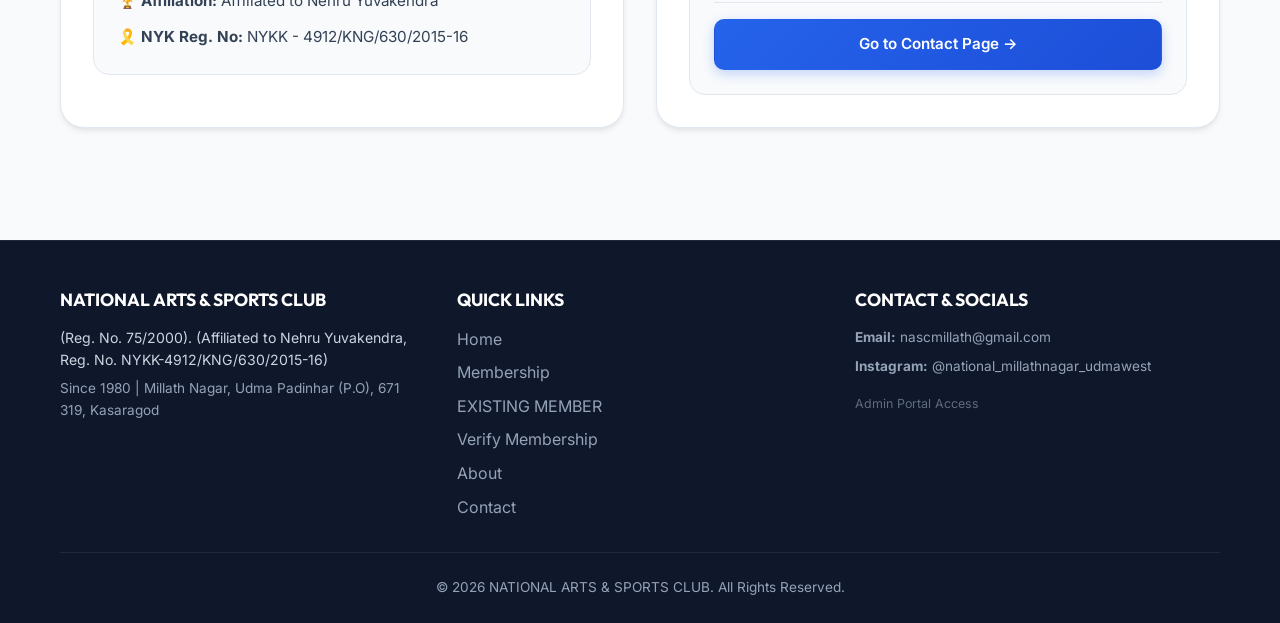
==== commit 6e7780c6: "Update About page with central committee members, organization details, and contact" ====
--- a/about.html
+++ b/about.html
@@ -4,7 +4,7 @@
   <meta charset="UTF-8">
   <meta name="viewport" content="width=device-width, initial-scale=1.0">
   <title>About Us | NATIONAL ARTS & SPORTS CLUB</title>
-  <meta name="description" content="Learn about National Arts & Sports Club (Reg. No. 75/2000), Affiliated to Nehru Yuvakendra, Since 1980 in Udma Padinhar, Kasaragod.">
+  <meta name="description" content="Learn about National Arts & Sports Club (Reg. No. 75/2000), Affiliated to Nehru Yuvakendra, Udma Padinhar, Kasaragod.">
   <link rel="icon" type="image/png" href="assets/club-logo.png">
   <link rel="stylesheet" href="css/style.css">
 </head>
@@ -28,7 +28,7 @@
         <select class="lang-select lang-select-sm" aria-label="Select Language">
           <option value="en">English</option>
           <option value="ml">മലയാളം</option>
-          <option value="kn"><ctrl42>ಕನ್ನಡ</option>
+          <option value="kn">ಕನ್ನಡ</option>
         </select>
       </div>
     </div>
@@ -44,7 +44,7 @@
           <span class="brand-meta">Reg. No. 75/2000 | Affiliated to Nehru Yuvakendra</span>
         </div>
       </a>
-      <button class="mobile-toggle" id="mobileNavToggle" aria-label="Toggle navigation">☰</button>
+      <button class="mobile-toggle" id="mobileNavToggle" aria-label="Toggle navigation">☰ Menu</button>
       <ul class="nav-links" id="navLinks">
         <li><a href="index.html" class="nav-link" data-i18n="nav_home">Home</a></li>
         <li><a href="register.html" class="nav-link" data-i18n="nav_membership">Membership</a></li>
@@ -56,49 +56,260 @@
     </div>
   </header>
 
-  <!-- Content -->
-  <main class="container" style="padding-top: 3rem; padding-bottom: 5rem;">
-    <div class="card-box" style="margin-bottom: 2rem;">
-      <div class="card-box-header">
-        <h1 class="card-box-title">
-          <span>🏛️</span> About National Arts & Sports Club
+  <!-- Main Content -->
+  <main class="container" style="padding-top: 2.5rem; padding-bottom: 5rem;">
+
+    <!-- SECTION 1: ABOUT NATIONAL ARTS & SPORTS CLUB -->
+    <div class="card-box" style="margin-bottom: 2.5rem; padding: 2.5rem 2rem;">
+      <div class="card-box-header" style="margin-bottom: 1.5rem; border-bottom: 2px solid var(--slate-100); padding-bottom: 1rem;">
+        <h1 class="card-box-title" style="font-size: 1.75rem; color: var(--primary-900);">
+          🏛️ ABOUT NATIONAL ARTS & SPORTS CLUB
         </h1>
-        <p class="card-box-subtitle">Empowering youth, encouraging sports excellence, and building community unity since 1980.</p>
-      </div>
-
-      <div style="display: grid; grid-template-columns: repeat(auto-fit, minmax(300px, 1fr)); gap: 2rem; margin-top: 2rem;">
-        <div>
-          <h3 style="color: var(--primary-900); margin-bottom: 1rem;">Our History & Legacy</h3>
-          <p style="color: var(--slate-700); margin-bottom: 1rem; line-height: 1.7;">
-            Founded in <strong>1980</strong> in Udma Padinhar, Kasaragod, National Arts & Sports Club has served as a cornerstone of youth development, sports promotion, cultural arts, and community welfare for over four decades.
+        <p class="card-box-subtitle" style="font-size: 1rem; color: var(--slate-600); margin-top: 0.35rem;">
+          Empowering youth, encouraging sports excellence, and building community unity since 1980.
+        </p>
+      </div>
+
+      <div style="background: linear-gradient(135deg, #f8fafc, #eff6ff); padding: 1.75rem; border-radius: var(--radius-lg); border: 1px solid #dbeafe; box-shadow: var(--shadow-sm);">
+        <p style="color: var(--slate-800); font-size: 1.05rem; line-height: 1.8; margin: 0; font-weight: 450;">
+          National Arts & Sports Club is a community-based organization promoting arts, sports, youth development, social engagement and community activities. The club encourages unity, friendship, teamwork and positive community development through sports, cultural and social activities.
+        </p>
+      </div>
+    </div>
+
+    <!-- SECTION 2: 2026–27 CENTRAL COMMITTEE MEMBERS -->
+    <div class="card-box" style="margin-bottom: 2.5rem; padding: 2.5rem 2rem;">
+      <div class="card-box-header" style="text-align: center; margin-bottom: 2rem; border-bottom: 2px solid var(--slate-100); padding-bottom: 1.25rem;">
+        <h2 style="font-size: 1.6rem; color: var(--primary-900); font-weight: 800; tracking-wide: 0.05em; text-transform: uppercase;">
+          👑 2026–27 CENTRAL COMMITTEE MEMBERS
+        </h2>
+        <div style="display: inline-block; background: linear-gradient(135deg, #1e3a8a, #1d4ed8); color: #ffffff; padding: 0.4rem 1.25rem; border-radius: 9999px; font-weight: 700; font-size: 0.85rem; letter-spacing: 0.08em; margin-top: 0.75rem; box-shadow: var(--shadow-sm);">
+          ONE TEAM. ONE VISION. ONE MISSION.
+        </div>
+      </div>
+
+      <!-- Committee Member Grid -->
+      <div style="display: grid; grid-template-columns: repeat(auto-fill, minmax(260px, 1fr)); gap: 1.25rem;">
+
+        <!-- 1. Abdulla PK -->
+        <div style="background: var(--slate-50); border: 1px solid var(--border-color); border-left: 4px solid #1d4ed8; padding: 1.25rem; border-radius: var(--radius-md); transition: transform 0.2s, box-shadow 0.2s; display: flex; align-items: center; gap: 1rem;">
+          <div style="width: 46px; height: 46px; border-radius: 12px; background: #dbeafe; color: #1e40af; display: flex; align-items: center; justify-content: center; font-weight: 800; font-size: 1.1rem; flex-shrink: 0;">
+            1
+          </div>
+          <div>
+            <h3 style="font-size: 1.05rem; font-weight: 700; color: var(--slate-900); margin-bottom: 0.2rem;">Abdulla PK</h3>
+            <span style="display: inline-block; background: #1e3a8a; color: #ffffff; font-size: 0.75rem; font-weight: 700; padding: 0.2rem 0.6rem; border-radius: 6px; text-transform: uppercase;">President</span>
+          </div>
+        </div>
+
+        <!-- 2. Mujeeb Rahman Kaniyil -->
+        <div style="background: var(--slate-50); border: 1px solid var(--border-color); border-left: 4px solid #1d4ed8; padding: 1.25rem; border-radius: var(--radius-md); transition: transform 0.2s, box-shadow 0.2s; display: flex; align-items: center; gap: 1rem;">
+          <div style="width: 46px; height: 46px; border-radius: 12px; background: #dbeafe; color: #1e40af; display: flex; align-items: center; justify-content: center; font-weight: 800; font-size: 1.1rem; flex-shrink: 0;">
+            2
+          </div>
+          <div>
+            <h3 style="font-size: 1.05rem; font-weight: 700; color: var(--slate-900); margin-bottom: 0.2rem;">Mujeeb Rahman Kaniyil</h3>
+            <span style="display: inline-block; background: #1e3a8a; color: #ffffff; font-size: 0.75rem; font-weight: 700; padding: 0.2rem 0.6rem; border-radius: 6px; text-transform: uppercase;">General Secretary</span>
+          </div>
+        </div>
+
+        <!-- 3. Sameer P.K -->
+        <div style="background: var(--slate-50); border: 1px solid var(--border-color); border-left: 4px solid #b45309; padding: 1.25rem; border-radius: var(--radius-md); transition: transform 0.2s, box-shadow 0.2s; display: flex; align-items: center; gap: 1rem;">
+          <div style="width: 46px; height: 46px; border-radius: 12px; background: #fef3c7; color: #b45309; display: flex; align-items: center; justify-content: center; font-weight: 800; font-size: 1.1rem; flex-shrink: 0;">
+            3
+          </div>
+          <div>
+            <h3 style="font-size: 1.05rem; font-weight: 700; color: var(--slate-900); margin-bottom: 0.2rem;">Sameer P.K</h3>
+            <span style="display: inline-block; background: #b45309; color: #ffffff; font-size: 0.75rem; font-weight: 700; padding: 0.2rem 0.6rem; border-radius: 6px; text-transform: uppercase;">Treasurer</span>
+          </div>
+        </div>
+
+        <!-- 4. Shabeer Muhammed -->
+        <div style="background: var(--slate-50); border: 1px solid var(--border-color); border-left: 4px solid #2563eb; padding: 1.25rem; border-radius: var(--radius-md); transition: transform 0.2s, box-shadow 0.2s; display: flex; align-items: center; gap: 1rem;">
+          <div style="width: 46px; height: 46px; border-radius: 12px; background: #e0f2fe; color: #0369a1; display: flex; align-items: center; justify-content: center; font-weight: 800; font-size: 1.1rem; flex-shrink: 0;">
+            4
+          </div>
+          <div>
+            <h3 style="font-size: 1.05rem; font-weight: 700; color: var(--slate-900); margin-bottom: 0.2rem;">Shabeer Muhammed</h3>
+            <span style="display: inline-block; background: #2563eb; color: #ffffff; font-size: 0.75rem; font-weight: 700; padding: 0.2rem 0.6rem; border-radius: 6px; text-transform: uppercase;">Vice President</span>
+          </div>
+        </div>
+
+        <!-- 5. Faisal Moosa -->
+        <div style="background: var(--slate-50); border: 1px solid var(--border-color); border-left: 4px solid #2563eb; padding: 1.25rem; border-radius: var(--radius-md); transition: transform 0.2s, box-shadow 0.2s; display: flex; align-items: center; gap: 1rem;">
+          <div style="width: 46px; height: 46px; border-radius: 12px; background: #e0f2fe; color: #0369a1; display: flex; align-items: center; justify-content: center; font-weight: 800; font-size: 1.1rem; flex-shrink: 0;">
+            5
+          </div>
+          <div>
+            <h3 style="font-size: 1.05rem; font-weight: 700; color: var(--slate-900); margin-bottom: 0.2rem;">Faisal Moosa</h3>
+            <span style="display: inline-block; background: #2563eb; color: #ffffff; font-size: 0.75rem; font-weight: 700; padding: 0.2rem 0.6rem; border-radius: 6px; text-transform: uppercase;">Vice President</span>
+          </div>
+        </div>
+
+        <!-- 6. Ashraf TA -->
+        <div style="background: var(--slate-50); border: 1px solid var(--border-color); border-left: 4px solid #0d9488; padding: 1.25rem; border-radius: var(--radius-md); transition: transform 0.2s, box-shadow 0.2s; display: flex; align-items: center; gap: 1rem;">
+          <div style="width: 46px; height: 46px; border-radius: 12px; background: #ccfbf1; color: #0f766e; display: flex; align-items: center; justify-content: center; font-weight: 800; font-size: 1.1rem; flex-shrink: 0;">
+            6
+          </div>
+          <div>
+            <h3 style="font-size: 1.05rem; font-weight: 700; color: var(--slate-900); margin-bottom: 0.2rem;">Ashraf TA</h3>
+            <span style="display: inline-block; background: #0d9488; color: #ffffff; font-size: 0.75rem; font-weight: 700; padding: 0.2rem 0.6rem; border-radius: 6px; text-transform: uppercase;">Joint Secretary</span>
+          </div>
+        </div>
+
+        <!-- 7. Abbas TA -->
+        <div style="background: var(--slate-50); border: 1px solid var(--border-color); border-left: 4px solid #0d9488; padding: 1.25rem; border-radius: var(--radius-md); transition: transform 0.2s, box-shadow 0.2s; display: flex; align-items: center; gap: 1rem;">
+          <div style="width: 46px; height: 46px; border-radius: 12px; background: #ccfbf1; color: #0f766e; display: flex; align-items: center; justify-content: center; font-weight: 800; font-size: 1.1rem; flex-shrink: 0;">
+            7
+          </div>
+          <div>
+            <h3 style="font-size: 1.05rem; font-weight: 700; color: var(--slate-900); margin-bottom: 0.2rem;">Abbas TA</h3>
+            <span style="display: inline-block; background: #0d9488; color: #ffffff; font-size: 0.75rem; font-weight: 700; padding: 0.2rem 0.6rem; border-radius: 6px; text-transform: uppercase;">Joint Secretary</span>
+          </div>
+        </div>
+
+        <!-- 8. Anees KV -->
+        <div style="background: var(--slate-50); border: 1px solid var(--border-color); border-left: 4px solid #475569; padding: 1.25rem; border-radius: var(--radius-md); transition: transform 0.2s, box-shadow 0.2s; display: flex; align-items: center; gap: 1rem;">
+          <div style="width: 46px; height: 46px; border-radius: 12px; background: #f1f5f9; color: #334155; display: flex; align-items: center; justify-content: center; font-weight: 800; font-size: 1.1rem; flex-shrink: 0;">
+            8
+          </div>
+          <div>
+            <h3 style="font-size: 1.05rem; font-weight: 700; color: var(--slate-900); margin-bottom: 0.2rem;">Anees KV</h3>
+            <span style="display: inline-block; background: #475569; color: #ffffff; font-size: 0.75rem; font-weight: 700; padding: 0.2rem 0.6rem; border-radius: 6px; text-transform: uppercase;">Executive Member</span>
+          </div>
+        </div>
+
+        <!-- 9. Shareef -->
+        <div style="background: var(--slate-50); border: 1px solid var(--border-color); border-left: 4px solid #475569; padding: 1.25rem; border-radius: var(--radius-md); transition: transform 0.2s, box-shadow 0.2s; display: flex; align-items: center; gap: 1rem;">
+          <div style="width: 46px; height: 46px; border-radius: 12px; background: #f1f5f9; color: #334155; display: flex; align-items: center; justify-content: center; font-weight: 800; font-size: 1.1rem; flex-shrink: 0;">
+            9
+          </div>
+          <div>
+            <h3 style="font-size: 1.05rem; font-weight: 700; color: var(--slate-900); margin-bottom: 0.2rem;">Shareef</h3>
+            <span style="display: inline-block; background: #475569; color: #ffffff; font-size: 0.75rem; font-weight: 700; padding: 0.2rem 0.6rem; border-radius: 6px; text-transform: uppercase;">Executive Member</span>
+          </div>
+        </div>
+
+        <!-- 10. Suhail -->
+        <div style="background: var(--slate-50); border: 1px solid var(--border-color); border-left: 4px solid #475569; padding: 1.25rem; border-radius: var(--radius-md); transition: transform 0.2s, box-shadow 0.2s; display: flex; align-items: center; gap: 1rem;">
+          <div style="width: 46px; height: 46px; border-radius: 12px; background: #f1f5f9; color: #334155; display: flex; align-items: center; justify-content: center; font-weight: 800; font-size: 1.1rem; flex-shrink: 0;">
+            10
+          </div>
+          <div>
+            <h3 style="font-size: 1.05rem; font-weight: 700; color: var(--slate-900); margin-bottom: 0.2rem;">Suhail</h3>
+            <span style="display: inline-block; background: #475569; color: #ffffff; font-size: 0.75rem; font-weight: 700; padding: 0.2rem 0.6rem; border-radius: 6px; text-transform: uppercase;">Executive Member</span>
+          </div>
+        </div>
+
+        <!-- 11. Abdul Kadar -->
+        <div style="background: var(--slate-50); border: 1px solid var(--border-color); border-left: 4px solid #475569; padding: 1.25rem; border-radius: var(--radius-md); transition: transform 0.2s, box-shadow 0.2s; display: flex; align-items: center; gap: 1rem;">
+          <div style="width: 46px; height: 46px; border-radius: 12px; background: #f1f5f9; color: #334155; display: flex; align-items: center; justify-content: center; font-weight: 800; font-size: 1.1rem; flex-shrink: 0;">
+            11
+          </div>
+          <div>
+            <h3 style="font-size: 1.05rem; font-weight: 700; color: var(--slate-900); margin-bottom: 0.2rem;">Abdul Kadar</h3>
+            <span style="display: inline-block; background: #475569; color: #ffffff; font-size: 0.75rem; font-weight: 700; padding: 0.2rem 0.6rem; border-radius: 6px; text-transform: uppercase;">Executive Member</span>
+          </div>
+        </div>
+
+        <!-- 12. Safad Moosa -->
+        <div style="background: var(--slate-50); border: 1px solid var(--border-color); border-left: 4px solid #475569; padding: 1.25rem; border-radius: var(--radius-md); transition: transform 0.2s, box-shadow 0.2s; display: flex; align-items: center; gap: 1rem;">
+          <div style="width: 46px; height: 46px; border-radius: 12px; background: #f1f5f9; color: #334155; display: flex; align-items: center; justify-content: center; font-weight: 800; font-size: 1.1rem; flex-shrink: 0;">
+            12
+          </div>
+          <div>
+            <h3 style="font-size: 1.05rem; font-weight: 700; color: var(--slate-900); margin-bottom: 0.2rem;">Safad Moosa</h3>
+            <span style="display: inline-block; background: #475569; color: #ffffff; font-size: 0.75rem; font-weight: 700; padding: 0.2rem 0.6rem; border-radius: 6px; text-transform: uppercase;">Executive Member</span>
+          </div>
+        </div>
+
+        <!-- 13. Abdulla Kudroli -->
+        <div style="background: var(--slate-50); border: 1px solid var(--border-color); border-left: 4px solid #475569; padding: 1.25rem; border-radius: var(--radius-md); transition: transform 0.2s, box-shadow 0.2s; display: flex; align-items: center; gap: 1rem;">
+          <div style="width: 46px; height: 46px; border-radius: 12px; background: #f1f5f9; color: #334155; display: flex; align-items: center; justify-content: center; font-weight: 800; font-size: 1.1rem; flex-shrink: 0;">
+            13
+          </div>
+          <div>
+            <h3 style="font-size: 1.05rem; font-weight: 700; color: var(--slate-900); margin-bottom: 0.2rem;">Abdulla Kudroli</h3>
+            <span style="display: inline-block; background: #475569; color: #ffffff; font-size: 0.75rem; font-weight: 700; padding: 0.2rem 0.6rem; border-radius: 6px; text-transform: uppercase;">Executive Member</span>
+          </div>
+        </div>
+
+      </div>
+    </div>
+
+    <!-- TWO COLUMN GRID FOR ORGANIZATION DETAILS AND CONTACT -->
+    <div style="display: grid; grid-template-columns: repeat(auto-fit, minmax(300px, 1fr)); gap: 2rem;">
+
+      <!-- SECTION 3: ORGANIZATION DETAILS -->
+      <div class="card-box" style="padding: 2rem;">
+        <div class="card-box-header" style="margin-bottom: 1.25rem; border-bottom: 1px solid var(--slate-100); padding-bottom: 0.75rem;">
+          <h2 style="font-size: 1.35rem; color: var(--primary-900);">
+            📋 ORGANIZATION DETAILS
+          </h2>
+        </div>
+        <div style="background-color: var(--slate-50); padding: 1.5rem; border-radius: var(--radius-lg); border: 1px solid var(--border-color);">
+          <h3 style="color: var(--slate-900); font-size: 1.1rem; font-weight: 800; margin-bottom: 0.75rem;">
+            NATIONAL ARTS & SPORTS CLUB
+          </h3>
+          <p style="color: var(--slate-700); font-size: 0.95rem; margin-bottom: 0.75rem; line-height: 1.6;">
+            📍 <strong>Address:</strong> Millath Nagar, Udma Padinhar (P.O) 671319, Kasaragod Dt.
           </p>
-          <p style="color: var(--slate-700); line-height: 1.7;">
-            Registered under Registration No. <strong>75/2000</strong> and affiliated to <strong>Nehru Yuvakendra</strong> (Reg No. NYKK-4912/KNG/630/2015-16), our club nurtures young talent in football, cricket, athletics, traditional arts, and charitable initiatives across Kasaragod and among our global diaspora.
+          <p style="color: var(--slate-700); font-size: 0.95rem; margin-bottom: 0.75rem;">
+            📜 <strong>Registration No:</strong> 75/2000
           </p>
-        </div>
-
-        <div style="background-color: var(--slate-50); padding: 1.75rem; border-radius: var(--radius-lg); border: 1px solid var(--border-color);">
-          <h3 style="color: var(--primary-900); margin-bottom: 1rem;">Official Club Details & Leadership</h3>
-          <ul style="list-style: none; display: flex; flex-direction: column; gap: 0.85rem;">
-            <li><strong>Official Name:</strong> NATIONAL ARTS & SPORTS CLUB</li>
-            <li><strong>President:</strong> Abdulla PK (+91 87142 10696)</li>
-            <li><strong>General Secretary:</strong> Mujeeb Rahman Kaniyil (+91 98467 91909)</li>
-            <li><strong>Email:</strong> <a href="mailto:nationalculb1980@gmail.com">nationalculb1980@gmail.com</a></li>
-            <li><strong>Instagram:</strong> <a href="https://www.instagram.com/national_millathnagar_udmawest" target="_blank" rel="noopener noreferrer">@national_millathnagar_udmawest</a></li>
-            <li><strong>Established Year:</strong> 1980</li>
-            <li><strong>Registration Number:</strong> 75/2000</li>
-            <li><strong>Nehru Yuvakendra Affiliation:</strong> NYKK-4912/KNG/630/2015-16</li>
-            <li><strong>Address:</strong> Millath Nagar, Udma Padinhar (P.O), 671 319, Kasaragod District, Kerala, India</li>
-          </ul>
-        </div>
-      </div>
-    </div>
+          <p style="color: var(--slate-700); font-size: 0.95rem; margin-bottom: 0.75rem;">
+            🏆 <strong>Affiliation:</strong> Affiliated to Nehru Yuvakendra
+          </p>
+          <p style="color: var(--slate-700); font-size: 0.95rem; margin: 0;">
+            🎗️ <strong>NYK Reg. No:</strong> NYKK - 4912/KNG/630/2015-16
+          </p>
+        </div>
+      </div>
+
+      <!-- SECTION 4: CONTACT -->
+      <div class="card-box" style="padding: 2rem;">
+        <div class="card-box-header" style="margin-bottom: 1.25rem; border-bottom: 1px solid var(--slate-100); padding-bottom: 0.75rem;">
+          <h2 style="font-size: 1.35rem; color: var(--primary-900);">
+            📞 CONTACT
+          </h2>
+        </div>
+        <div style="background-color: var(--slate-50); padding: 1.5rem; border-radius: var(--radius-lg); border: 1px solid var(--border-color); display: flex; flex-direction: column; gap: 1.25rem;">
+          
+          <div style="display: flex; align-items: center; gap: 1rem;">
+            <div style="width: 44px; height: 44px; border-radius: 10px; background: linear-gradient(135deg, #fdf2f8, #fce7f3); color: #db2777; display: flex; align-items: center; justify-content: center; flex-shrink: 0; font-size: 1.25rem;">
+              📸
+            </div>
+            <div>
+              <strong style="color: var(--slate-900); font-size: 0.88rem; display: block; text-transform: uppercase;">Instagram</strong>
+              <a href="https://www.instagram.com/national_millathnagar_udmawest" target="_blank" rel="noopener noreferrer" style="font-weight: 700; color: #db2777; font-size: 0.95rem;">@national_millathnagar_udmawest</a>
+            </div>
+          </div>
+
+          <div style="display: flex; align-items: center; gap: 1rem;">
+            <div style="width: 44px; height: 44px; border-radius: 10px; background: linear-gradient(135deg, #eff6ff, #dbeafe); color: #2563eb; display: flex; align-items: center; justify-content: center; flex-shrink: 0; font-size: 1.25rem;">
+              ✉️
+            </div>
+            <div>
+              <strong style="color: var(--slate-900); font-size: 0.88rem; display: block; text-transform: uppercase;">Email</strong>
+              <a href="mailto:nascmillath@gmail.com" style="font-weight: 700; color: #2563eb; font-size: 0.95rem;">nascmillath@gmail.com</a>
+            </div>
+          </div>
+
+          <div style="margin-top: 0.5rem; padding-top: 1rem; border-top: 1px solid var(--slate-200);">
+            <a href="contact.html" class="btn btn-primary" style="width: 100%; text-align: center;">Go to Contact Page →</a>
+          </div>
+
+        </div>
+      </div>
+
+    </div>
+
   </main>
 
   <!-- Footer -->
   <footer class="footer">
     <div class="container">
-      <div class="footer-content">
+      <div class="footer-content" style="grid-template-columns: repeat(auto-fit, minmax(220px, 1fr));">
         <div>
           <h4 class="footer-title">NATIONAL ARTS & SPORTS CLUB</h4>
           <p style="font-size: 0.88rem; color: var(--slate-300);" data-i18n="org_tagline_text">Reg. No. 75/2000 | Affiliated to Nehru Yuvakendra (Reg. No. NYKK-4912/KNG/630/2015-16)</p>
@@ -106,14 +317,23 @@
         </div>
 
         <div>
-          <h4 class="footer-title" data-i18n="quick_access_title">Quick Access Links</h4>
+          <h4 class="footer-title">QUICK LINKS</h4>
           <ul class="footer-links">
-            <li><a href="register.html" data-i18n="nav_membership">Become a Member</a></li>
-            <li><a href="renewal.html" data-i18n="card_existing_title">Existing Member Renewal</a></li>
+            <li><a href="index.html" data-i18n="nav_home">Home</a></li>
+            <li><a href="register.html" data-i18n="nav_membership">Membership</a></li>
+            <li><a href="renewal.html" data-i18n="card_existing_title">Existing Member</a></li>
             <li><a href="verify.html" data-i18n="nav_verify">Verify Membership</a></li>
-            <li><a href="about.html" data-i18n="nav_about">About Us</a></li>
-            <li><a href="contact.html" data-i18n="nav_contact">Contact Us</a></li>
-            <li><a href="admin.html" style="font-size: 0.78rem; opacity: 0.6;">Admin Portal</a></li>
+            <li><a href="about.html" data-i18n="nav_about">About</a></li>
+            <li><a href="contact.html" data-i18n="nav_contact">Contact</a></li>
+          </ul>
+        </div>
+
+        <div>
+          <h4 class="footer-title">CONTACT & SOCIALS</h4>
+          <ul class="footer-links" style="font-size: 0.85rem;">
+            <li><strong>Email:</strong> <a href="mailto:nascmillath@gmail.com">nascmillath@gmail.com</a></li>
+            <li><strong>Instagram:</strong> <a href="https://www.instagram.com/national_millathnagar_udmawest" target="_blank" rel="noopener noreferrer">@national_millathnagar_udmawest</a></li>
+            <li><a href="admin.html" style="font-size: 0.78rem; opacity: 0.6; margin-top: 0.5rem; display: inline-block;">Admin Portal Access</a></li>
           </ul>
         </div>
       </div>
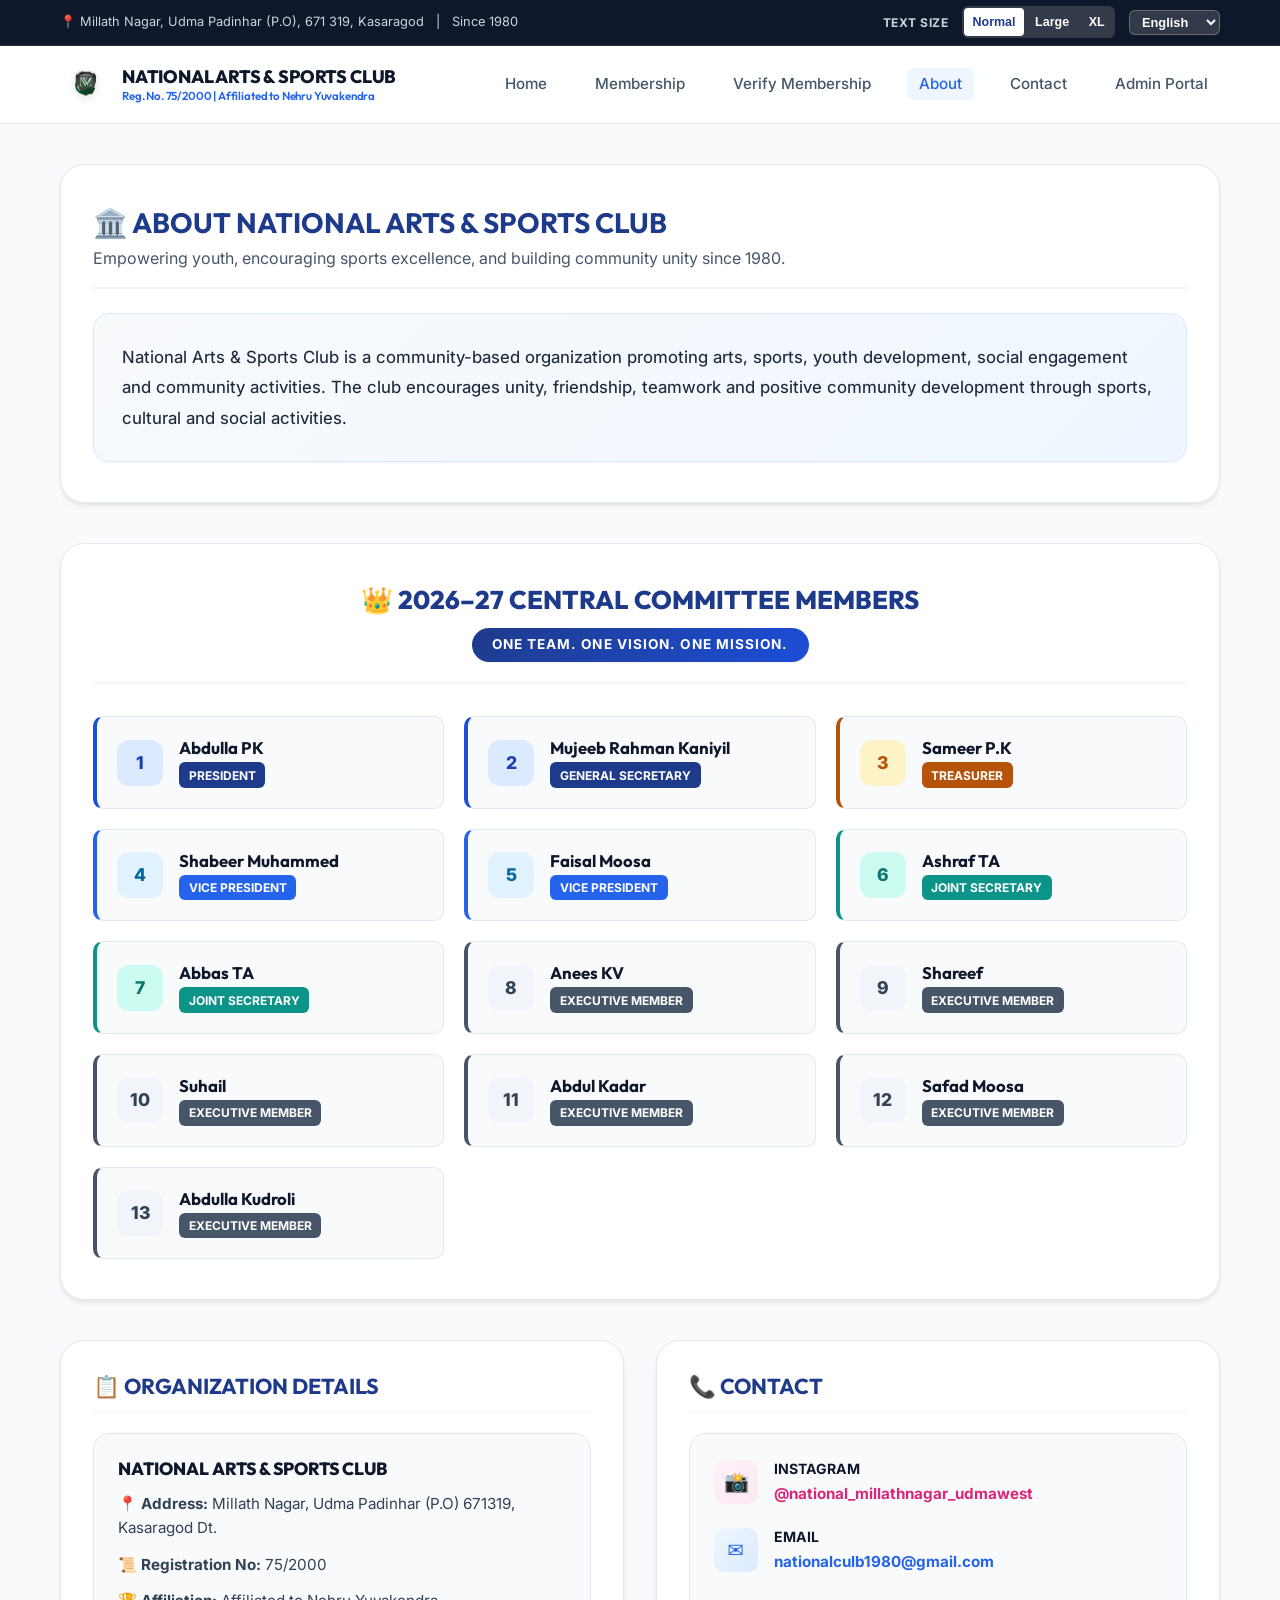
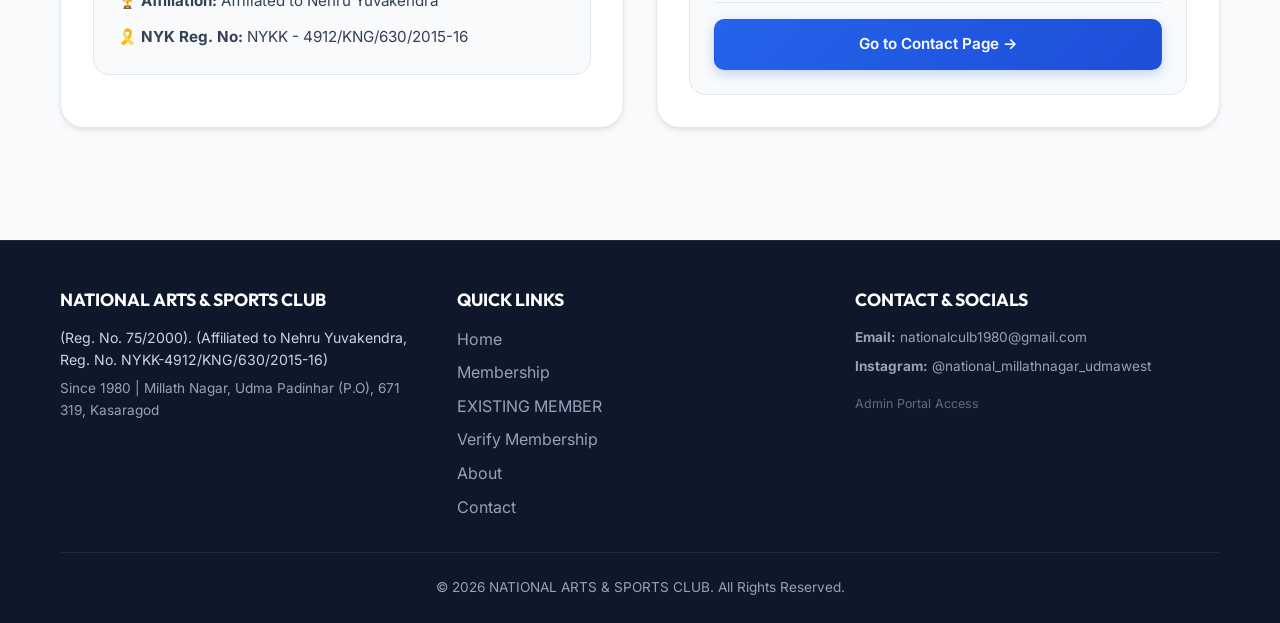
==== commit 4a1443e9: "Update official email address to nationalculb1980@gmail.com on about page" ====
--- a/about.html
+++ b/about.html
@@ -291,7 +291,7 @@
             </div>
             <div>
               <strong style="color: var(--slate-900); font-size: 0.88rem; display: block; text-transform: uppercase;">Email</strong>
-              <a href="mailto:nascmillath@gmail.com" style="font-weight: 700; color: #2563eb; font-size: 0.95rem;">nascmillath@gmail.com</a>
+              <a href="mailto:nationalculb1980@gmail.com" style="font-weight: 700; color: #2563eb; font-size: 0.95rem;">nationalculb1980@gmail.com</a>
             </div>
           </div>
 
@@ -331,7 +331,7 @@
         <div>
           <h4 class="footer-title">CONTACT & SOCIALS</h4>
           <ul class="footer-links" style="font-size: 0.85rem;">
-            <li><strong>Email:</strong> <a href="mailto:nascmillath@gmail.com">nascmillath@gmail.com</a></li>
+            <li><strong>Email:</strong> <a href="mailto:nationalculb1980@gmail.com">nationalculb1980@gmail.com</a></li>
             <li><strong>Instagram:</strong> <a href="https://www.instagram.com/national_millathnagar_udmawest" target="_blank" rel="noopener noreferrer">@national_millathnagar_udmawest</a></li>
             <li><a href="admin.html" style="font-size: 0.78rem; opacity: 0.6; margin-top: 0.5rem; display: inline-block;">Admin Portal Access</a></li>
           </ul>
--- a/css/style.css
+++ b/css/style.css
@@ -804,6 +804,246 @@
   pointer-events: none;
 }
 
+/* Dedicated Fixed-Size Export Card (Off-Screen for Crisp PVC 856x540 Output) */
+.export-card-wrapper {
+  position: fixed !important;
+  left: -10000px !important;
+  top: 0 !important;
+  width: 856px !important;
+  height: 540px !important;
+  z-index: -9999 !important;
+  pointer-events: none !important;
+  visibility: visible !important;
+  overflow: visible !important;
+}
+
+.export-digital-card {
+  width: 856px !important;
+  height: 540px !important;
+  box-sizing: border-box !important;
+  background: linear-gradient(135deg, #0f172a 0%, #1e293b 50%, #1e3a8a 100%) !important;
+  border-radius: 28px !important;
+  padding: 1.8rem 2.2rem 1.6rem !important;
+  color: #ffffff !important;
+  position: relative !important;
+  overflow: hidden !important;
+  font-family: 'Inter', sans-serif !important;
+  margin: 0 !important;
+}
+
+.export-digital-card::before {
+  content: '';
+  position: absolute;
+  top: -50%;
+  left: -50%;
+  width: 200%;
+  height: 200%;
+  background: radial-gradient(circle, rgba(255, 255, 255, 0.04) 10%, transparent 10.5%);
+  background-size: 30px 30px;
+  pointer-events: none;
+}
+
+.export-digital-card .card-gold-stripe {
+  position: absolute;
+  top: 0;
+  left: 0;
+  right: 0;
+  height: 10px !important;
+  background: linear-gradient(90deg, #fbbf24, #f59e0b, #d97706, #fbbf24);
+}
+
+.export-digital-card .card-header-row {
+  display: flex !important;
+  align-items: center !important;
+  justify-content: space-between !important;
+  border-bottom: 1px solid rgba(255, 255, 255, 0.2) !important;
+  padding-bottom: 0.9rem !important;
+  margin-bottom: 1.1rem !important;
+  position: relative !important;
+  z-index: 2 !important;
+}
+
+.export-digital-card .card-org-branding {
+  display: flex !important;
+  align-items: center !important;
+  gap: 1rem !important;
+}
+
+.export-digital-card .card-org-logo {
+  width: 84px !important;
+  height: 84px !important;
+  border-radius: 0 !important;
+  background: transparent !important;
+  padding: 0 !important;
+  object-fit: contain !important;
+  box-shadow: none !important;
+  flex-shrink: 0 !important;
+}
+
+.export-digital-card .card-org-name {
+  font-family: 'Outfit', sans-serif !important;
+  font-size: 1.45rem !important;
+  font-weight: 800 !important;
+  line-height: 1.15 !important;
+  color: #ffffff !important;
+  text-transform: uppercase !important;
+  letter-spacing: 0.8px !important;
+}
+
+.export-digital-card .card-org-sub {
+  font-size: 0.8rem !important;
+  color: #cbd5e1 !important;
+  line-height: 1.25 !important;
+  margin-top: 3px !important;
+}
+
+.export-digital-card .card-org-address {
+  font-size: 0.72rem !important;
+  color: #94a3b8 !important;
+  margin-top: 3px !important;
+  line-height: 1.2 !important;
+}
+
+.export-digital-card .card-badge-type {
+  background: linear-gradient(135deg, #fbbf24, #d97706) !important;
+  color: #0f172a !important;
+  font-weight: 800 !important;
+  font-size: 0.9rem !important;
+  padding: 0.35rem 0.9rem !important;
+  border-radius: 6px !important;
+  text-transform: uppercase !important;
+  letter-spacing: 0.5px !important;
+}
+
+.export-digital-card .card-body-row {
+  display: flex !important;
+  gap: 1.5rem !important;
+  align-items: flex-start !important;
+  position: relative !important;
+  z-index: 2 !important;
+}
+
+.export-digital-card .card-photo-box {
+  width: 140px !important;
+  height: 165px !important;
+  border-radius: 12px !important;
+  border: 3px solid #ffffff !important;
+  overflow: hidden !important;
+  background-color: #334155 !important;
+  flex-shrink: 0 !important;
+  box-shadow: 0 6px 12px rgba(0, 0, 0, 0.4) !important;
+}
+
+.export-digital-card .card-photo-box img {
+  width: 100% !important;
+  height: 100% !important;
+  object-fit: cover !important;
+}
+
+.export-digital-card .card-details-box {
+  flex-grow: 1 !important;
+  display: flex !important;
+  flex-direction: column !important;
+  gap: 0.3rem !important;
+}
+
+.export-digital-card .card-member-name {
+  font-family: 'Outfit', sans-serif !important;
+  font-size: 1.65rem !important;
+  font-weight: 700 !important;
+  color: #ffffff !important;
+  line-height: 1.2 !important;
+}
+
+.export-digital-card .card-member-id {
+  font-family: monospace !important;
+  font-size: 1.25rem !important;
+  font-weight: 700 !important;
+  color: #93c5fd !important;
+  letter-spacing: 1.5px !important;
+}
+
+.export-digital-card .card-info-grid {
+  display: grid !important;
+  grid-template-columns: 1fr 1fr !important;
+  gap: 0.5rem 1.2rem !important;
+  margin-top: 0.4rem !important;
+}
+
+.export-digital-card .card-info-item {
+  display: flex !important;
+  flex-direction: column !important;
+}
+
+.export-digital-card .card-info-label {
+  font-size: 0.75rem !important;
+  text-transform: uppercase !important;
+  color: #94a3b8 !important;
+  letter-spacing: 0.5px !important;
+}
+
+.export-digital-card .card-info-val {
+  font-size: 1.05rem !important;
+  font-weight: 600 !important;
+  color: #f8fafc !important;
+}
+
+.export-digital-card .card-footer-row {
+  display: flex !important;
+  align-items: center !important;
+  justify-content: space-between !important;
+  margin-top: 0.9rem !important;
+  padding-top: 0.75rem !important;
+  border-top: 1px dashed rgba(255, 255, 255, 0.2) !important;
+  position: relative !important;
+  z-index: 2 !important;
+}
+
+.export-digital-card .card-security-chip {
+  display: flex !important;
+  align-items: center !important;
+  gap: 0.8rem !important;
+}
+
+.export-digital-card .card-chip-icon {
+  width: 44px !important;
+  height: 30px !important;
+  background: linear-gradient(135deg, #fef08a, #ca8a04) !important;
+  border-radius: 6px !important;
+  border: 1.5px solid #eab308 !important;
+  position: relative !important;
+}
+
+.export-digital-card .card-status-pill {
+  font-size: 0.95rem !important;
+  font-weight: 700 !important;
+  padding: 0.3rem 0.85rem !important;
+  border-radius: 99px !important;
+  text-transform: uppercase !important;
+  background: rgba(34, 197, 94, 0.2) !important;
+  color: #4ade80 !important;
+  border: 1px solid rgba(74, 222, 128, 0.3) !important;
+}
+
+.export-digital-card .card-qr-box {
+  background: #ffffff !important;
+  padding: 5px !important;
+  border-radius: 8px !important;
+  width: 72px !important;
+  height: 72px !important;
+  display: flex !important;
+  align-items: center !important;
+  justify-content: center !important;
+  flex-shrink: 0 !important;
+  box-shadow: 0 4px 8px rgba(0, 0, 0, 0.35) !important;
+}
+
+.export-digital-card .card-qr-box canvas,
+.export-digital-card .card-qr-box img {
+  width: 100% !important;
+  height: 100% !important;
+}
+
 .card-gold-stripe {
   position: absolute;
   top: 0;
@@ -834,11 +1074,11 @@
 .card-org-logo {
   width: 52px;
   height: 52px;
-  border-radius: 6px;
-  background: #ffffff;
-  padding: 2px;
+  border-radius: 0;
+  background: transparent;
+  padding: 0;
   object-fit: contain;
-  box-shadow: 0 2px 4px rgba(0,0,0,0.2);
+  box-shadow: none;
   flex-shrink: 0;
 }
 
